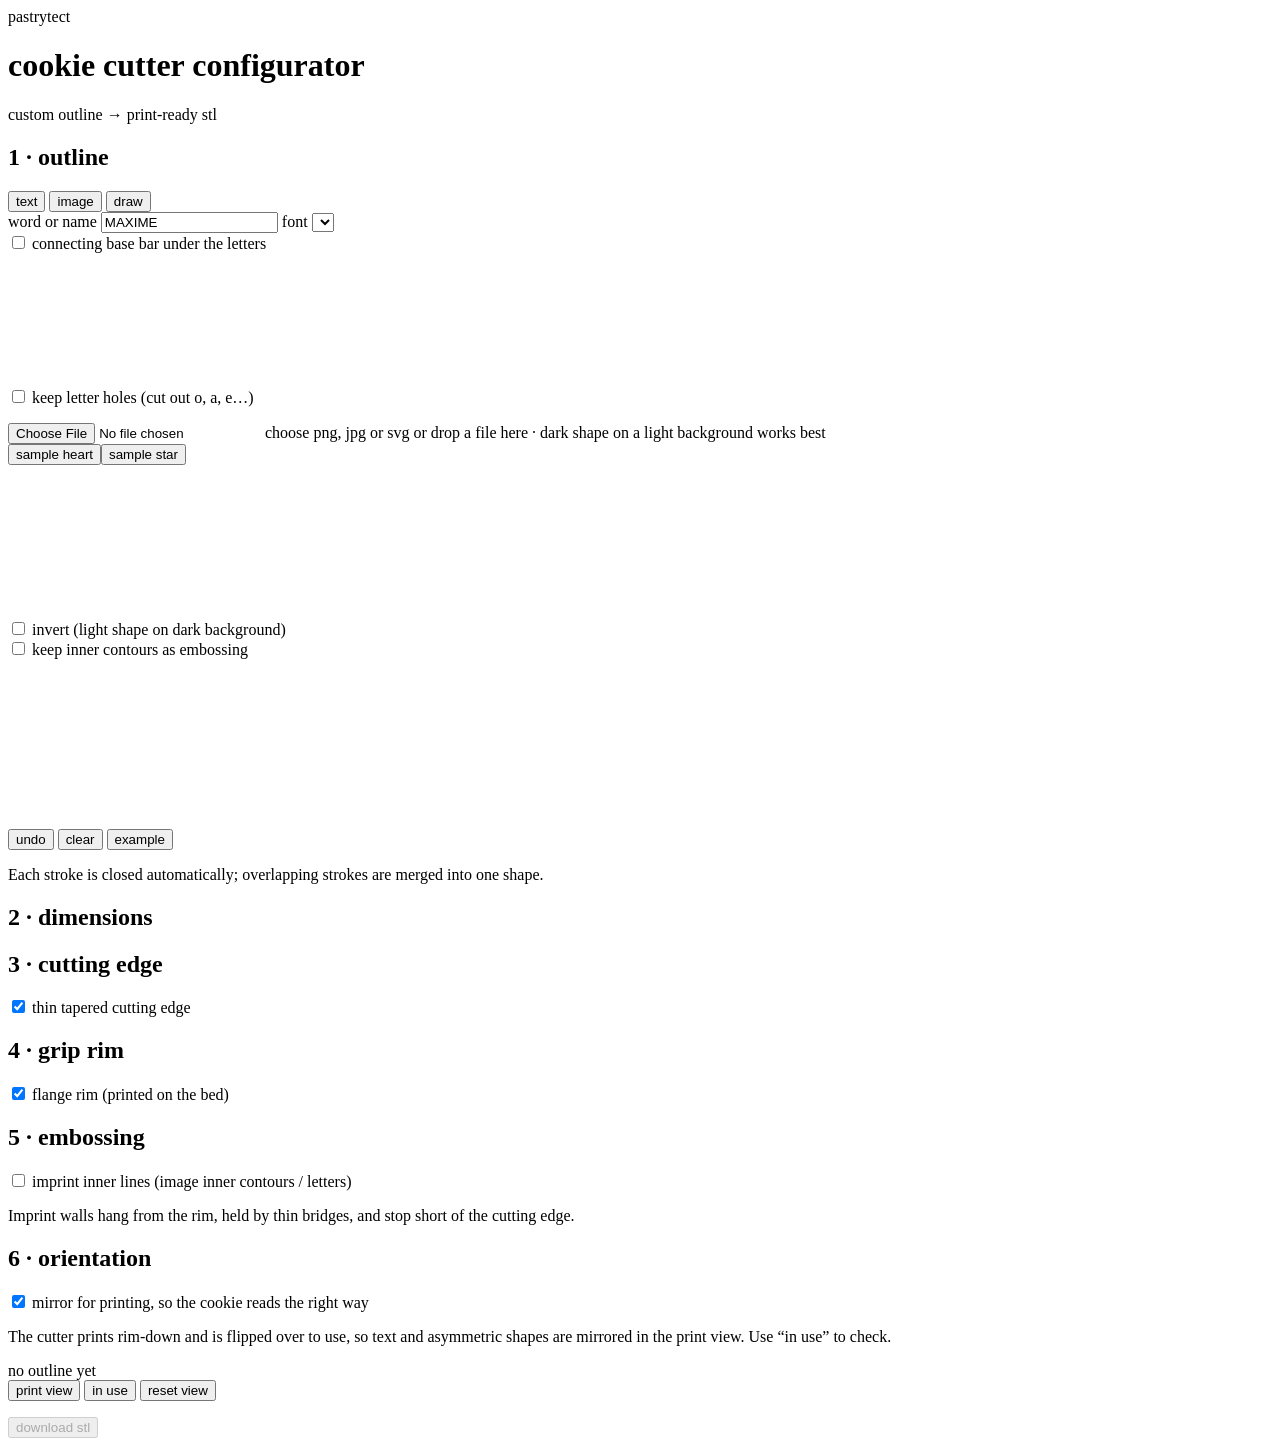
==== configurator/index.html @ 04bc0404 "Add configurator (index)" ====
<!doctype html>
<html lang="en">
<head>
  <meta charset="utf-8" />
  <meta name="viewport" content="width=device-width, initial-scale=1" />
  <title>cookie cutter configurator · pastrytect</title>
  <link rel="icon" href="data:image/svg+xml,%3Csvg xmlns='http://www.w3.org/2000/svg' viewBox='0 0 32 32'%3E%3Cpath d='M16 4c4 0 5 4 9 5s3 6 2 9-1 8-5 9-6-2-9-2-6 3-9 0-1-7-2-10 0-7 4-8 6-3 10-3z' fill='none' stroke='%23282512' stroke-width='3'/%3E%3C/svg%3E" />
  <script type="module" crossorigin src="./assets/index-CqQZAvQD.js"></script>
  <link rel="stylesheet" crossorigin href="./assets/index-BuhtEppi.css">
</head>
<body>
  <header class="topbar">
    <div class="brand">
      <span class="wordmark">pastrytect</span>
      <span class="divider"></span>
      <h1>cookie cutter configurator</h1>
    </div>
    <div class="tagline caps">custom outline → print-ready stl</div>
  </header>

  <main class="layout">
    <aside class="panel" id="panel">
      <section class="block">
        <h2>1 · outline</h2>
        <div class="tabs" role="tablist">
          <button class="tab caps active" data-mode="text">text</button>
          <button class="tab caps" data-mode="image">image</button>
          <button class="tab caps" data-mode="draw">draw</button>
        </div>

        <div class="mode" data-panel="text">
          <label class="field"><span class="lbl">word or name</span>
            <input id="txt" type="text" value="MAXIME" maxlength="24" spellcheck="false" />
          </label>
          <label class="field"><span class="lbl">font</span>
            <select id="font"></select>
          </label>
          <div data-range="spacing"></div>
          <div data-range="weld"></div>
          <label class="check"><input type="checkbox" id="bar" /> <span>connecting base bar under the letters</span></label>
          <div data-range="barHeight" class="sub"></div>
          <label class="check"><input type="checkbox" id="counters" /> <span>keep letter holes (cut out o, a, e…)</span></label>
          <canvas id="textOutline" class="thumb"></canvas>
          <p class="hint" id="textHint"></p>
        </div>

        <div class="mode hidden" data-panel="image">
          <label class="drop" id="drop">
            <input type="file" id="file" accept="image/png,image/jpeg,image/svg+xml,.svg,.png,.jpg,.jpeg" />
            <span class="caps">choose png, jpg or svg</span>
            <span class="hint">or drop a file here · dark shape on a light background works best</span>
          </label>
          <div class="row"><button class="btn ghost caps" id="sampleHeart">sample heart</button><button class="btn ghost caps" id="sampleStar">sample star</button></div>
          <canvas id="imgCanvas" class="thumb"></canvas>
          <div data-range="threshold"></div>
          <label class="check"><input type="checkbox" id="invert" /> <span>invert (light shape on dark background)</span></label>
          <div data-range="smooth"></div>
          <div data-range="speck"></div>
          <label class="check"><input type="checkbox" id="keepInner" /> <span>keep inner contours as embossing</span></label>
          <p class="hint" id="imgHint"></p>
        </div>

        <div class="mode hidden" data-panel="draw">
          <canvas id="drawCanvas" class="drawpad"></canvas>
          <div class="row">
            <button class="btn ghost caps" id="undo">undo</button>
            <button class="btn ghost caps" id="clear">clear</button>
            <button class="btn ghost caps" id="example">example</button>
          </div>
          <div data-range="drawSmooth"></div>
          <p class="hint">Each stroke is closed automatically; overlapping strokes are merged into one shape.</p>
        </div>
      </section>

      <section class="block">
        <h2>2 · dimensions</h2>
        <div data-range="size"></div>
        <div data-range="height"></div>
        <div data-range="wall"></div>
      </section>

      <section class="block">
        <h2>3 · cutting edge</h2>
        <label class="check"><input type="checkbox" id="taperOn" checked /> <span>thin tapered cutting edge</span></label>
        <div data-range="tip" class="sub"></div>
        <div data-range="taperLen" class="sub"></div>
      </section>

      <section class="block">
        <h2>4 · grip rim</h2>
        <label class="check"><input type="checkbox" id="rimOn" checked /> <span>flange rim (printed on the bed)</span></label>
        <div data-range="rimWidth" class="sub"></div>
        <div data-range="rimThick" class="sub"></div>
      </section>

      <section class="block">
        <h2>5 · embossing</h2>
        <label class="check"><input type="checkbox" id="embossOn" /> <span>imprint inner lines (image inner contours / letters)</span></label>
        <div data-range="embossWidth" class="sub"></div>
        <div data-range="embossGap" class="sub"></div>
        <p class="hint">Imprint walls hang from the rim, held by thin bridges, and stop short of the cutting edge.</p>
      </section>

      <section class="block">
        <h2>6 · orientation</h2>
        <label class="check"><input type="checkbox" id="mirror" checked /> <span>mirror for printing, so the cookie reads the right way</span></label>
        <p class="hint">The cutter prints rim-down and is flipped over to use, so text and asymmetric shapes are mirrored in the print view. Use “in use” to check.</p>
      </section>
    </aside>

    <section class="viewer">
      <div id="view3d" class="view3d"></div>
      <div class="empty hidden" id="empty"><span class="caps">no outline yet</span><span id="emptyMsg"></span></div>
      <div class="viewbar">
        <button class="chip caps active" id="vPrint">print view</button>
        <button class="chip caps" id="vUse">in use</button>
        <button class="chip caps" id="vReset">reset view</button>
      </div>
      <div class="status" id="status"></div>
      <footer class="dock">
        <dl class="stats" id="stats"></dl>
        <div class="dl">
          <div class="fname" id="fname"></div>
          <button class="btn primary caps" id="download" disabled>download stl</button>
        </div>
      </footer>
    </section>
  </main>
</body>
</html>
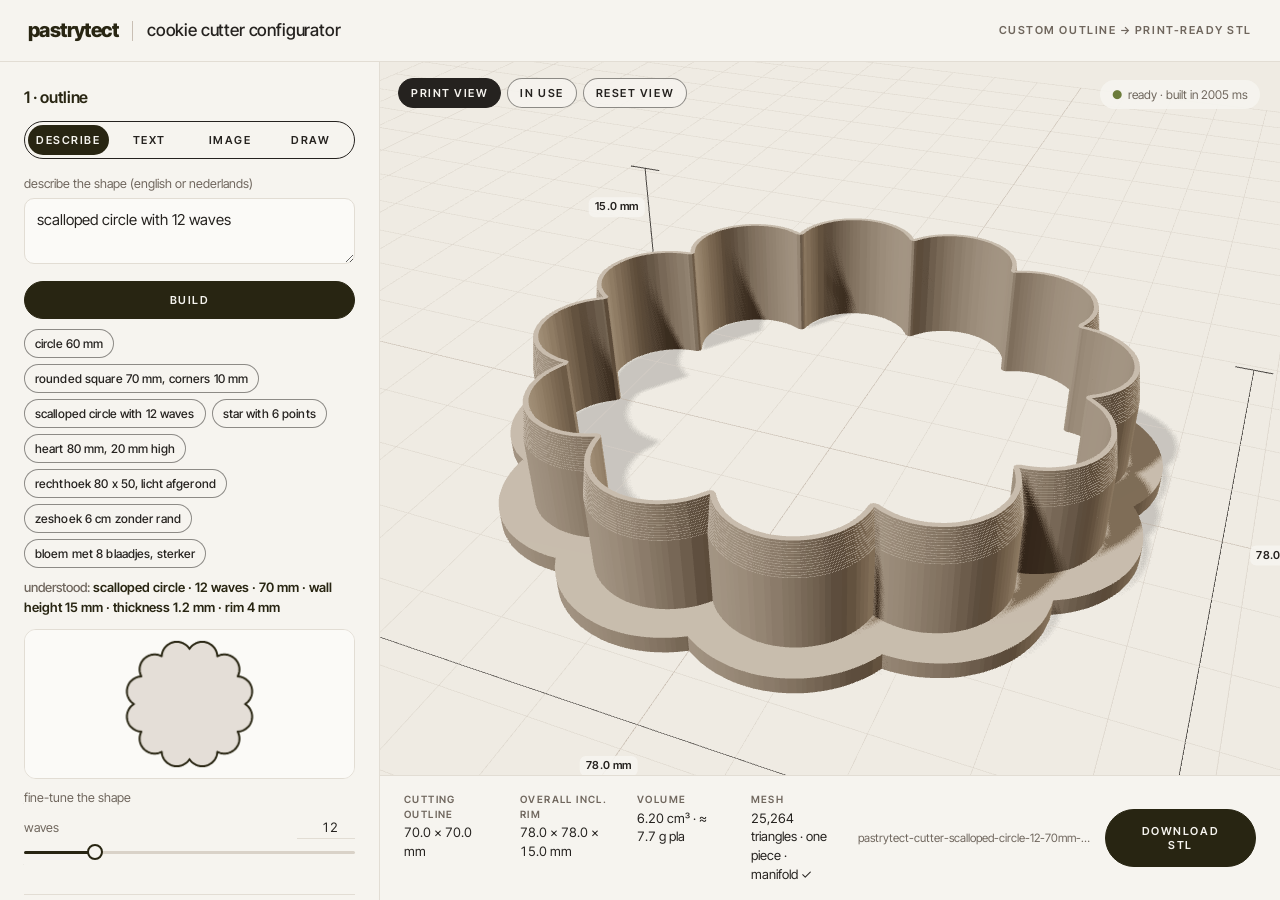
==== commit 5421b286: "Configurator: describe mode" ====
--- a/configurator/index.html
+++ b/configurator/index.html
@@ -5,8 +5,8 @@
   <meta name="viewport" content="width=device-width, initial-scale=1" />
   <title>cookie cutter configurator · pastrytect</title>
   <link rel="icon" href="data:image/svg+xml,%3Csvg xmlns='http://www.w3.org/2000/svg' viewBox='0 0 32 32'%3E%3Cpath d='M16 4c4 0 5 4 9 5s3 6 2 9-1 8-5 9-6-2-9-2-6 3-9 0-1-7-2-10 0-7 4-8 6-3 10-3z' fill='none' stroke='%23282512' stroke-width='3'/%3E%3C/svg%3E" />
-  <script type="module" crossorigin src="./assets/index-CqQZAvQD.js"></script>
-  <link rel="stylesheet" crossorigin href="./assets/index-BuhtEppi.css">
+  <script type="module" crossorigin src="./assets/index-DDrEjK6G.js"></script>
+  <link rel="stylesheet" crossorigin href="./assets/index-jYud3oXo.css">
 </head>
 <body>
   <header class="topbar">
@@ -23,12 +23,31 @@
       <section class="block">
         <h2>1 · outline</h2>
         <div class="tabs" role="tablist">
-          <button class="tab caps active" data-mode="text">text</button>
+          <button class="tab caps active" data-mode="describe">describe</button>
+          <button class="tab caps" data-mode="text">text</button>
           <button class="tab caps" data-mode="image">image</button>
           <button class="tab caps" data-mode="draw">draw</button>
         </div>
 
-        <div class="mode" data-panel="text">
+        <div class="mode" data-panel="describe">
+          <label class="field"><span class="lbl">describe the shape (english or nederlands)</span>
+            <textarea id="desc" rows="2" spellcheck="false" placeholder="e.g. rounded square 70 mm, corners 10 mm">scalloped circle with 12 waves</textarea>
+          </label>
+          <div class="row"><button class="btn primary caps build" id="descBuild">build</button></div>
+          <div class="chips" id="descChips"></div>
+          <p class="understood" id="descUnderstood"></p>
+          <p class="hint" id="descHint"></p>
+          <canvas id="descOutline" class="thumb"></canvas>
+          <div class="finetune">
+            <span class="lbl">fine-tune the shape</span>
+            <div data-range="dCount"></div>
+            <div data-range="dRadius"></div>
+            <div data-range="dAspect"></div>
+            <div data-range="dInner"></div>
+          </div>
+        </div>
+
+        <div class="mode hidden" data-panel="text">
           <label class="field"><span class="lbl">word or name</span>
             <input id="txt" type="text" value="MAXIME" maxlength="24" spellcheck="false" />
           </label>
--- a/configurator/assets/index-jYud3oXo.css
+++ b/configurator/assets/index-jYud3oXo.css
@@ -0,0 +1 @@
+@font-face{font-family:Inter Tight;src:url(../fonts/InterTight-VariableFont_wght.ttf)format("truetype");font-weight:100 900;font-display:swap}:root{--bg:#f6f4ef;--ink:#25221f;--olive:#282512;--taupe:#ac9c8c;--line:#e2ddd4;--soft:#fbfaf7;--muted:#6f665d}*{box-sizing:border-box}html,body{height:100%;margin:0}body{background:var(--bg);color:var(--ink);-webkit-font-smoothing:antialiased;flex-direction:column;font:14px/1.45 Inter Tight,system-ui,sans-serif;display:flex}.caps{text-transform:uppercase;letter-spacing:.14em;font-size:11px;font-weight:600}h1,h2{text-transform:lowercase;letter-spacing:-.01em;margin:0;font-weight:600}.topbar{border-bottom:1px solid var(--line);justify-content:space-between;align-items:center;padding:16px 28px;display:flex}.brand{align-items:center;gap:14px;display:flex}.wordmark{letter-spacing:-.03em;color:var(--olive);font-size:20px;font-weight:800}.divider{background:var(--taupe);opacity:.6;width:1px;height:20px}.topbar h1{color:var(--ink);font-size:17px;font-weight:500}.tagline{color:var(--muted)}.layout{flex:1;grid-template-columns:380px 1fr;min-height:0;display:grid}.panel{border-right:1px solid var(--line);padding:6px 24px 40px;overflow-y:auto}.block{border-bottom:1px solid var(--line);padding:18px 0 16px}.block:last-child{border-bottom:0}.block h2{color:var(--olive);margin-bottom:12px;font-size:16px}.tabs{border:1px solid var(--ink);border-radius:999px;grid-template-columns:repeat(4,1fr);margin-bottom:16px;padding:3px;display:grid}.tab{color:var(--ink);cursor:pointer;background:0 0;border:0;border-radius:999px;padding:8px 0;font-family:inherit}.tab.active{background:var(--olive);color:var(--bg)}.hidden{display:none!important}.field{margin-bottom:12px;display:block}.lbl{color:var(--muted);text-transform:lowercase;margin-bottom:5px;font-size:12.5px;display:block}input[type=text],select{width:100%;font:inherit;color:var(--ink);background:var(--soft);border:1px solid var(--line);border-radius:10px;outline:none;padding:10px 12px;font-size:15px}input[type=text]:focus,select:focus{border-color:var(--taupe)}#txt{letter-spacing:.04em;font-weight:600}.range{margin:10px 0 12px}.range.sub,.sub{padding-left:26px}.range.off{opacity:.35;pointer-events:none}.range-head{justify-content:space-between;align-items:baseline;display:flex}.range-head .lbl{margin:0}.num{align-items:baseline;gap:4px;display:inline-flex}.num input{width:58px;font:inherit;font-variant-numeric:tabular-nums;text-align:right;color:var(--ink);border:0;border-bottom:1px solid var(--line);background:0 0;outline:none;padding:1px 2px;font-size:13px}.num input:focus{border-color:var(--taupe)}.num em{color:var(--muted);min-width:28px;font-size:11px;font-style:normal}input[type=range]{appearance:none;background:0 0;width:100%;height:18px;margin:4px 0 0}input[type=range]::-webkit-slider-runnable-track{background:linear-gradient(to right, var(--olive) 0 var(--p,50%), #d9d2c8 var(--p,50%) 100%);border-radius:3px;height:3px}input[type=range]::-webkit-slider-thumb{-webkit-appearance:none;background:var(--bg);border:2px solid var(--olive);cursor:pointer;border-radius:50%;width:16px;height:16px;margin-top:-6.5px}input[type=range]::-moz-range-track{background:#d9d2c8;border-radius:3px;height:3px}input[type=range]::-moz-range-progress{background:var(--olive);height:3px}input[type=range]::-moz-range-thumb{background:var(--bg);border:2px solid var(--olive);border-radius:50%;width:14px;height:14px}.check{cursor:pointer;align-items:flex-start;gap:10px;margin:10px 0;font-size:13.5px;display:flex}.check input{accent-color:var(--olive);flex:none;width:16px;height:16px;margin:1px 0 0}.hint{color:var(--muted);margin:8px 0 0;font-size:12px}.thumb{border:1px solid var(--line);background:var(--soft);border-radius:12px;width:100%;height:150px;margin:12px 0 4px;display:block}#imgCanvas{height:200px}.drawpad{aspect-ratio:1;border:1px solid var(--line);touch-action:none;cursor:crosshair;border-radius:12px;width:100%;display:block}.row{gap:8px;margin:10px 0;display:flex}.drop{text-align:center;border:1.5px dashed var(--taupe);cursor:pointer;background:var(--soft);border-radius:12px;flex-direction:column;align-items:center;gap:4px;padding:18px 12px;display:flex}.drop.over{background:#efe9df}.drop input{display:none}.drop .hint{margin:0}.btn{cursor:pointer;border:1px solid var(--ink);border-radius:999px;padding:10px 18px;font-family:inherit}.btn.ghost{color:var(--ink);background:0 0;flex:1;padding:8px 10px}.btn.ghost:hover{background:#ece7de}.btn.primary{background:var(--olive);color:var(--bg);border-color:var(--olive);padding:14px 26px}.btn.primary:hover{background:#3a3620}.btn.primary:disabled{opacity:.35;cursor:not-allowed}.viewer{flex-direction:column;min-width:0;min-height:0;display:flex;position:relative}.view3d{flex:1;min-height:0;position:relative;overflow:hidden}.view3d canvas{display:block}.dim-layer{pointer-events:none;position:absolute;inset:0}.dim-label{letter-spacing:.04em;color:var(--ink);white-space:nowrap;background:#f6f4efe0;border-radius:6px;padding:2px 6px;font-size:11px;font-weight:600}.viewbar{gap:6px;display:flex;position:absolute;top:16px;left:18px}.chip{color:var(--ink);cursor:pointer;background:#f6f4efd9;border:1px solid #25221f80;border-radius:999px;padding:7px 12px;font-family:inherit}.chip.active{background:var(--ink);color:var(--bg);border-color:var(--ink)}.status{color:var(--muted);background:#f6f4efe6;border-radius:999px;max-width:55%;padding:6px 12px;font-size:12px;position:absolute;top:18px;right:20px}.status.ok:before{content:"●";color:#6b7b3a;margin-right:6px}.status.warn{color:#7a3d14;background:#f6e7d7}.status.busy:before{content:"◌";margin-right:6px}.dock{border-top:1px solid var(--line);background:var(--bg);justify-content:space-between;align-items:center;gap:24px;padding:16px 24px;display:flex}.stats{grid-template-columns:repeat(4,auto);gap:8px 28px;margin:0;display:grid}.stats dt{color:var(--muted);margin-bottom:2px;font-size:10px}.stats dd{font-variant-numeric:tabular-nums;margin:0;font-size:13px}.dl{align-items:center;gap:14px;display:flex}.fname{color:var(--muted);text-overflow:ellipsis;white-space:nowrap;max-width:260px;font-size:11.5px;overflow:hidden}@media (max-width:1100px){.stats{grid-template-columns:repeat(2,auto)}}@media (max-width:820px){.layout{grid-template-rows:auto 60vh;grid-template-columns:1fr}.panel{border-right:0;order:2}.viewer{order:1;height:60vh}.tagline{display:none}.dock{flex-direction:column;align-items:stretch}}.empty{pointer-events:none;color:var(--muted);flex-direction:column;justify-content:center;align-items:center;gap:6px;display:flex;position:absolute;inset:0 0 90px}.empty span:last-child{color:var(--ink);text-transform:lowercase;font-size:18px}textarea#desc{width:100%;font:inherit;color:var(--ink);background:var(--soft);resize:vertical;border:1px solid var(--line);border-radius:10px;outline:none;min-height:64px;padding:10px 12px;font-size:15px}textarea#desc:focus{border-color:var(--taupe)}.btn.primary.build{flex:1;padding:11px 18px}.chips{flex-wrap:wrap;gap:6px;margin:4px 0 6px;display:flex}.chips .chip{letter-spacing:.08em;text-transform:none;letter-spacing:.01em;padding:6px 10px;font-size:12px;font-weight:500}.chips .chip:hover{background:#ece7de}.understood{color:var(--olive);margin:10px 0 0;font-size:13px;font-weight:600;line-height:1.5}.understood:empty{display:none}.understood:before{content:"understood: ";color:var(--muted);font-weight:500}.understood.miss{color:#7a3d14}.understood.miss:before{content:""}.finetune{margin-top:10px}.finetune>.lbl{margin-bottom:0}@media (max-width:820px){.status{max-width:80%;top:60px;right:12px}}
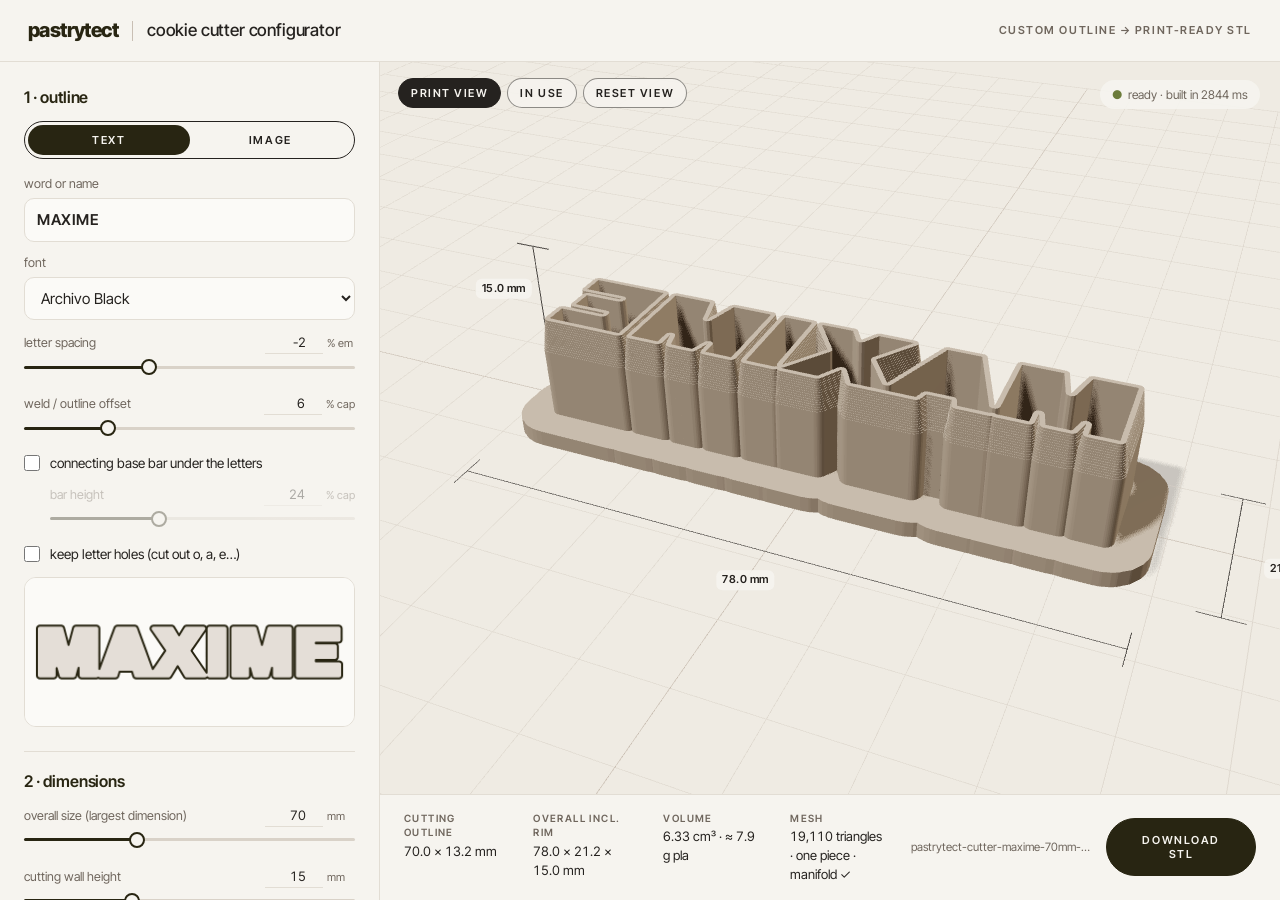
==== commit e8a757a7: "Configurator: text and image only" ====
--- a/configurator/index.html
+++ b/configurator/index.html
@@ -5,8 +5,8 @@
   <meta name="viewport" content="width=device-width, initial-scale=1" />
   <title>cookie cutter configurator · pastrytect</title>
   <link rel="icon" href="data:image/svg+xml,%3Csvg xmlns='http://www.w3.org/2000/svg' viewBox='0 0 32 32'%3E%3Cpath d='M16 4c4 0 5 4 9 5s3 6 2 9-1 8-5 9-6-2-9-2-6 3-9 0-1-7-2-10 0-7 4-8 6-3 10-3z' fill='none' stroke='%23282512' stroke-width='3'/%3E%3C/svg%3E" />
-  <script type="module" crossorigin src="./assets/index-DDrEjK6G.js"></script>
-  <link rel="stylesheet" crossorigin href="./assets/index-jYud3oXo.css">
+  <script type="module" crossorigin src="./assets/index-rwUWDuYq.js"></script>
+  <link rel="stylesheet" crossorigin href="./assets/index-hMEmy_XJ.css">
 </head>
 <body>
   <header class="topbar">
@@ -23,31 +23,11 @@
       <section class="block">
         <h2>1 · outline</h2>
         <div class="tabs" role="tablist">
-          <button class="tab caps active" data-mode="describe">describe</button>
-          <button class="tab caps" data-mode="text">text</button>
+          <button class="tab caps active" data-mode="text">text</button>
           <button class="tab caps" data-mode="image">image</button>
-          <button class="tab caps" data-mode="draw">draw</button>
         </div>
 
-        <div class="mode" data-panel="describe">
-          <label class="field"><span class="lbl">describe the shape (english or nederlands)</span>
-            <textarea id="desc" rows="2" spellcheck="false" placeholder="e.g. rounded square 70 mm, corners 10 mm">scalloped circle with 12 waves</textarea>
-          </label>
-          <div class="row"><button class="btn primary caps build" id="descBuild">build</button></div>
-          <div class="chips" id="descChips"></div>
-          <p class="understood" id="descUnderstood"></p>
-          <p class="hint" id="descHint"></p>
-          <canvas id="descOutline" class="thumb"></canvas>
-          <div class="finetune">
-            <span class="lbl">fine-tune the shape</span>
-            <div data-range="dCount"></div>
-            <div data-range="dRadius"></div>
-            <div data-range="dAspect"></div>
-            <div data-range="dInner"></div>
-          </div>
-        </div>
-
-        <div class="mode hidden" data-panel="text">
+        <div class="mode" data-panel="text">
           <label class="field"><span class="lbl">word or name</span>
             <input id="txt" type="text" value="MAXIME" maxlength="24" spellcheck="false" />
           </label>
@@ -79,16 +59,6 @@
           <p class="hint" id="imgHint"></p>
         </div>
 
-        <div class="mode hidden" data-panel="draw">
-          <canvas id="drawCanvas" class="drawpad"></canvas>
-          <div class="row">
-            <button class="btn ghost caps" id="undo">undo</button>
-            <button class="btn ghost caps" id="clear">clear</button>
-            <button class="btn ghost caps" id="example">example</button>
-          </div>
-          <div data-range="drawSmooth"></div>
-          <p class="hint">Each stroke is closed automatically; overlapping strokes are merged into one shape.</p>
-        </div>
       </section>
 
       <section class="block">
--- a/configurator/assets/index-hMEmy_XJ.css
+++ b/configurator/assets/index-hMEmy_XJ.css
@@ -0,0 +1 @@
+@font-face{font-family:Inter Tight;src:url(../fonts/InterTight-VariableFont_wght.ttf)format("truetype");font-weight:100 900;font-display:swap}:root{--bg:#f6f4ef;--ink:#25221f;--olive:#282512;--taupe:#ac9c8c;--line:#e2ddd4;--soft:#fbfaf7;--muted:#6f665d}*{box-sizing:border-box}html,body{height:100%;margin:0}body{background:var(--bg);color:var(--ink);-webkit-font-smoothing:antialiased;flex-direction:column;font:14px/1.45 Inter Tight,system-ui,sans-serif;display:flex}.caps{text-transform:uppercase;letter-spacing:.14em;font-size:11px;font-weight:600}h1,h2{text-transform:lowercase;letter-spacing:-.01em;margin:0;font-weight:600}.topbar{border-bottom:1px solid var(--line);justify-content:space-between;align-items:center;padding:16px 28px;display:flex}.brand{align-items:center;gap:14px;display:flex}.wordmark{letter-spacing:-.03em;color:var(--olive);font-size:20px;font-weight:800}.divider{background:var(--taupe);opacity:.6;width:1px;height:20px}.topbar h1{color:var(--ink);font-size:17px;font-weight:500}.tagline{color:var(--muted)}.layout{flex:1;grid-template-columns:380px 1fr;min-height:0;display:grid}.panel{border-right:1px solid var(--line);padding:6px 24px 40px;overflow-y:auto}.block{border-bottom:1px solid var(--line);padding:18px 0 16px}.block:last-child{border-bottom:0}.block h2{color:var(--olive);margin-bottom:12px;font-size:16px}.tabs{border:1px solid var(--ink);border-radius:999px;grid-template-columns:repeat(2,1fr);margin-bottom:16px;padding:3px;display:grid}.tab{color:var(--ink);cursor:pointer;background:0 0;border:0;border-radius:999px;padding:8px 0;font-family:inherit}.tab.active{background:var(--olive);color:var(--bg)}.hidden{display:none!important}.field{margin-bottom:12px;display:block}.lbl{color:var(--muted);text-transform:lowercase;margin-bottom:5px;font-size:12.5px;display:block}input[type=text],select{width:100%;font:inherit;color:var(--ink);background:var(--soft);border:1px solid var(--line);border-radius:10px;outline:none;padding:10px 12px;font-size:15px}input[type=text]:focus,select:focus{border-color:var(--taupe)}#txt{letter-spacing:.04em;font-weight:600}.range{margin:10px 0 12px}.range.sub,.sub{padding-left:26px}.range.off{opacity:.35;pointer-events:none}.range-head{justify-content:space-between;align-items:baseline;display:flex}.range-head .lbl{margin:0}.num{align-items:baseline;gap:4px;display:inline-flex}.num input{width:58px;font:inherit;font-variant-numeric:tabular-nums;text-align:right;color:var(--ink);border:0;border-bottom:1px solid var(--line);background:0 0;outline:none;padding:1px 2px;font-size:13px}.num input:focus{border-color:var(--taupe)}.num em{color:var(--muted);min-width:28px;font-size:11px;font-style:normal}input[type=range]{appearance:none;background:0 0;width:100%;height:18px;margin:4px 0 0}input[type=range]::-webkit-slider-runnable-track{background:linear-gradient(to right, var(--olive) 0 var(--p,50%), #d9d2c8 var(--p,50%) 100%);border-radius:3px;height:3px}input[type=range]::-webkit-slider-thumb{-webkit-appearance:none;background:var(--bg);border:2px solid var(--olive);cursor:pointer;border-radius:50%;width:16px;height:16px;margin-top:-6.5px}input[type=range]::-moz-range-track{background:#d9d2c8;border-radius:3px;height:3px}input[type=range]::-moz-range-progress{background:var(--olive);height:3px}input[type=range]::-moz-range-thumb{background:var(--bg);border:2px solid var(--olive);border-radius:50%;width:14px;height:14px}.check{cursor:pointer;align-items:flex-start;gap:10px;margin:10px 0;font-size:13.5px;display:flex}.check input{accent-color:var(--olive);flex:none;width:16px;height:16px;margin:1px 0 0}.hint{color:var(--muted);margin:8px 0 0;font-size:12px}.thumb{border:1px solid var(--line);background:var(--soft);border-radius:12px;width:100%;height:150px;margin:12px 0 4px;display:block}#imgCanvas{height:200px}.row{gap:8px;margin:10px 0;display:flex}.drop{text-align:center;border:1.5px dashed var(--taupe);cursor:pointer;background:var(--soft);border-radius:12px;flex-direction:column;align-items:center;gap:4px;padding:18px 12px;display:flex}.drop.over{background:#efe9df}.drop input{display:none}.drop .hint{margin:0}.btn{cursor:pointer;border:1px solid var(--ink);border-radius:999px;padding:10px 18px;font-family:inherit}.btn.ghost{color:var(--ink);background:0 0;flex:1;padding:8px 10px}.btn.ghost:hover{background:#ece7de}.btn.primary{background:var(--olive);color:var(--bg);border-color:var(--olive);padding:14px 26px}.btn.primary:hover{background:#3a3620}.btn.primary:disabled{opacity:.35;cursor:not-allowed}.viewer{flex-direction:column;min-width:0;min-height:0;display:flex;position:relative}.view3d{flex:1;min-height:0;position:relative;overflow:hidden}.view3d canvas{display:block}.dim-layer{pointer-events:none;position:absolute;inset:0}.dim-label{letter-spacing:.04em;color:var(--ink);white-space:nowrap;background:#f6f4efe0;border-radius:6px;padding:2px 6px;font-size:11px;font-weight:600}.viewbar{gap:6px;display:flex;position:absolute;top:16px;left:18px}.chip{color:var(--ink);cursor:pointer;background:#f6f4efd9;border:1px solid #25221f80;border-radius:999px;padding:7px 12px;font-family:inherit}.chip.active{background:var(--ink);color:var(--bg);border-color:var(--ink)}.status{color:var(--muted);background:#f6f4efe6;border-radius:999px;max-width:55%;padding:6px 12px;font-size:12px;position:absolute;top:18px;right:20px}.status.ok:before{content:"●";color:#6b7b3a;margin-right:6px}.status.warn{color:#7a3d14;background:#f6e7d7}.status.busy:before{content:"◌";margin-right:6px}.dock{border-top:1px solid var(--line);background:var(--bg);justify-content:space-between;align-items:center;gap:24px;padding:16px 24px;display:flex}.stats{grid-template-columns:repeat(4,auto);gap:8px 28px;margin:0;display:grid}.stats dt{color:var(--muted);margin-bottom:2px;font-size:10px}.stats dd{font-variant-numeric:tabular-nums;margin:0;font-size:13px}.dl{align-items:center;gap:14px;display:flex}.fname{color:var(--muted);text-overflow:ellipsis;white-space:nowrap;max-width:260px;font-size:11.5px;overflow:hidden}@media (max-width:1100px){.stats{grid-template-columns:repeat(2,auto)}}@media (max-width:820px){.layout{grid-template-rows:auto 60vh;grid-template-columns:1fr}.panel{border-right:0;order:2}.viewer{order:1;height:60vh}.tagline{display:none}.dock{flex-direction:column;align-items:stretch}}.empty{pointer-events:none;color:var(--muted);flex-direction:column;justify-content:center;align-items:center;gap:6px;display:flex;position:absolute;inset:0 0 90px}.empty span:last-child{color:var(--ink);text-transform:lowercase;font-size:18px}@media (max-width:820px){.status{max-width:80%;top:60px;right:12px}}
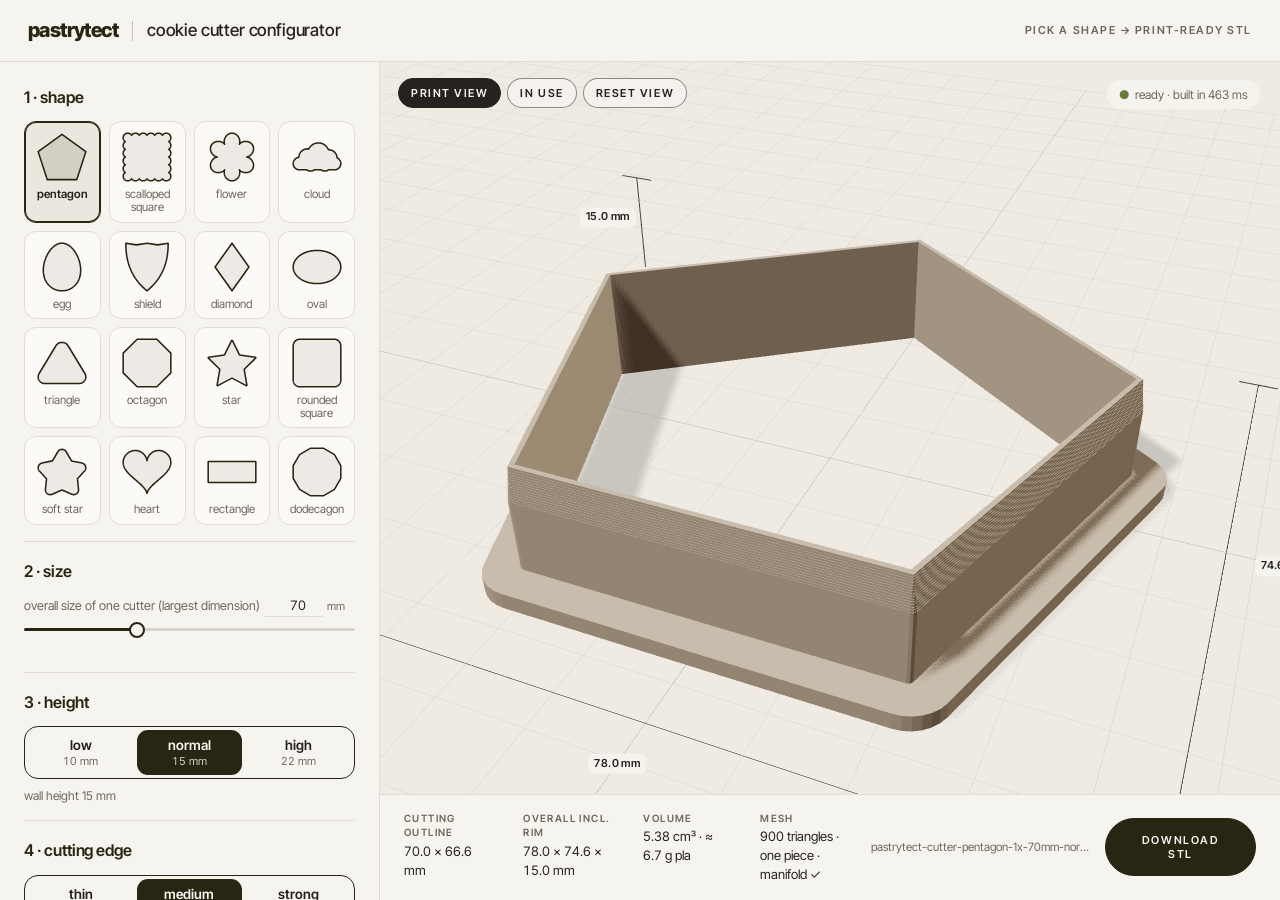
==== commit 288c42f6: "Configurator: preset shapes with rows" ====
--- a/configurator/index.html
+++ b/configurator/index.html
@@ -5,8 +5,8 @@
   <meta name="viewport" content="width=device-width, initial-scale=1" />
   <title>cookie cutter configurator · pastrytect</title>
   <link rel="icon" href="data:image/svg+xml,%3Csvg xmlns='http://www.w3.org/2000/svg' viewBox='0 0 32 32'%3E%3Cpath d='M16 4c4 0 5 4 9 5s3 6 2 9-1 8-5 9-6-2-9-2-6 3-9 0-1-7-2-10 0-7 4-8 6-3 10-3z' fill='none' stroke='%23282512' stroke-width='3'/%3E%3C/svg%3E" />
-  <script type="module" crossorigin src="./assets/index-rwUWDuYq.js"></script>
-  <link rel="stylesheet" crossorigin href="./assets/index-hMEmy_XJ.css">
+  <script type="module" crossorigin src="./assets/index-C92KML1N.js"></script>
+  <link rel="stylesheet" crossorigin href="./assets/index-pCjZEzhC.css">
 </head>
 <body>
   <header class="topbar">
@@ -15,85 +15,57 @@
       <span class="divider"></span>
       <h1>cookie cutter configurator</h1>
     </div>
-    <div class="tagline caps">custom outline → print-ready stl</div>
+    <div class="tagline caps">pick a shape → print-ready stl</div>
   </header>
 
   <main class="layout">
     <aside class="panel" id="panel">
       <section class="block">
-        <h2>1 · outline</h2>
-        <div class="tabs" role="tablist">
-          <button class="tab caps active" data-mode="text">text</button>
-          <button class="tab caps" data-mode="image">image</button>
-        </div>
-
-        <div class="mode" data-panel="text">
-          <label class="field"><span class="lbl">word or name</span>
-            <input id="txt" type="text" value="MAXIME" maxlength="24" spellcheck="false" />
-          </label>
-          <label class="field"><span class="lbl">font</span>
-            <select id="font"></select>
-          </label>
-          <div data-range="spacing"></div>
-          <div data-range="weld"></div>
-          <label class="check"><input type="checkbox" id="bar" /> <span>connecting base bar under the letters</span></label>
-          <div data-range="barHeight" class="sub"></div>
-          <label class="check"><input type="checkbox" id="counters" /> <span>keep letter holes (cut out o, a, e…)</span></label>
-          <canvas id="textOutline" class="thumb"></canvas>
-          <p class="hint" id="textHint"></p>
-        </div>
-
-        <div class="mode hidden" data-panel="image">
-          <label class="drop" id="drop">
-            <input type="file" id="file" accept="image/png,image/jpeg,image/svg+xml,.svg,.png,.jpg,.jpeg" />
-            <span class="caps">choose png, jpg or svg</span>
-            <span class="hint">or drop a file here · dark shape on a light background works best</span>
-          </label>
-          <div class="row"><button class="btn ghost caps" id="sampleHeart">sample heart</button><button class="btn ghost caps" id="sampleStar">sample star</button></div>
-          <canvas id="imgCanvas" class="thumb"></canvas>
-          <div data-range="threshold"></div>
-          <label class="check"><input type="checkbox" id="invert" /> <span>invert (light shape on dark background)</span></label>
-          <div data-range="smooth"></div>
-          <div data-range="speck"></div>
-          <label class="check"><input type="checkbox" id="keepInner" /> <span>keep inner contours as embossing</span></label>
-          <p class="hint" id="imgHint"></p>
-        </div>
-
+        <h2>1 · shape</h2>
+        <div class="shapes" id="shapes" role="radiogroup" aria-label="shape"></div>
       </section>
 
       <section class="block">
-        <h2>2 · dimensions</h2>
+        <h2>2 · size</h2>
         <div data-range="size"></div>
-        <div data-range="height"></div>
-        <div data-range="wall"></div>
       </section>
 
       <section class="block">
-        <h2>3 · cutting edge</h2>
-        <label class="check"><input type="checkbox" id="taperOn" checked /> <span>thin tapered cutting edge</span></label>
-        <div data-range="tip" class="sub"></div>
-        <div data-range="taperLen" class="sub"></div>
+        <h2>3 · height</h2>
+        <div class="seg" id="heightSeg" role="radiogroup" aria-label="height"></div>
+        <p class="hint" id="heightHint"></p>
       </section>
 
       <section class="block">
-        <h2>4 · grip rim</h2>
-        <label class="check"><input type="checkbox" id="rimOn" checked /> <span>flange rim (printed on the bed)</span></label>
-        <div data-range="rimWidth" class="sub"></div>
-        <div data-range="rimThick" class="sub"></div>
+        <h2>4 · cutting edge</h2>
+        <div class="seg" id="edgeSeg" role="radiogroup" aria-label="cutting edge"></div>
+        <p class="hint" id="edgeHint"></p>
       </section>
 
       <section class="block">
-        <h2>5 · embossing</h2>
-        <label class="check"><input type="checkbox" id="embossOn" /> <span>imprint inner lines (image inner contours / letters)</span></label>
-        <div data-range="embossWidth" class="sub"></div>
-        <div data-range="embossGap" class="sub"></div>
-        <p class="hint">Imprint walls hang from the rim, held by thin bridges, and stop short of the cutting edge.</p>
+        <h2>5 · cutters in a row</h2>
+        <div class="seg count" id="countSeg" role="radiogroup" aria-label="cutters in a row"></div>
+        <p class="hint" id="countHint"></p>
       </section>
 
       <section class="block">
-        <h2>6 · orientation</h2>
-        <label class="check"><input type="checkbox" id="mirror" checked /> <span>mirror for printing, so the cookie reads the right way</span></label>
-        <p class="hint">The cutter prints rim-down and is flipped over to use, so text and asymmetric shapes are mirrored in the print view. Use “in use” to check.</p>
+        <details class="more" id="more">
+          <summary><span>detailed adjustments</span><em class="caps" id="moreState">closed</em></summary>
+          <div class="more-body">
+            <div data-range="height"></div>
+            <div data-range="wall"></div>
+            <label class="check"><input type="checkbox" id="taperOn" checked /> <span>thin tapered cutting edge</span></label>
+            <div data-range="tip" class="sub"></div>
+            <div data-range="taperLen" class="sub"></div>
+            <label class="check"><input type="checkbox" id="rimOn" checked /> <span>grip rim (printed on the bed)</span></label>
+            <div data-range="rimWidth" class="sub"></div>
+            <div data-range="rimThick" class="sub"></div>
+            <div data-range="spacing"></div>
+            <label class="check"><input type="checkbox" id="mirror" checked /> <span>mirror for printing, so the cookie comes out the right way round</span></label>
+            <p class="hint">Cutters in a row share one grip plate, so they print and cut as one piece. Without a rim they are still joined by a connecting bridge. The cutter prints rim-down and is flipped to use; asymmetric shapes (heart, egg, shield, cloud) are mirrored in the print view. Use “in use” to check.</p>
+            <button class="btn ghost caps" id="resetDetail" type="button">back to presets</button>
+          </div>
+        </details>
       </section>
     </aside>
 
--- a/configurator/assets/index-pCjZEzhC.css
+++ b/configurator/assets/index-pCjZEzhC.css
@@ -0,0 +1 @@
+@font-face{font-family:Inter Tight;src:url(../fonts/InterTight-VariableFont_wght.ttf)format("truetype");font-weight:100 900;font-display:swap}:root{--bg:#f6f4ef;--ink:#25221f;--olive:#282512;--taupe:#ac9c8c;--line:#e2ddd4;--soft:#fbfaf7;--muted:#6f665d}*{box-sizing:border-box}html,body{height:100%;margin:0}body{background:var(--bg);color:var(--ink);-webkit-font-smoothing:antialiased;flex-direction:column;font:14px/1.45 Inter Tight,system-ui,sans-serif;display:flex}.caps{text-transform:uppercase;letter-spacing:.14em;font-size:11px;font-weight:600}h1,h2{text-transform:lowercase;letter-spacing:-.01em;margin:0;font-weight:600}.topbar{border-bottom:1px solid var(--line);justify-content:space-between;align-items:center;padding:16px 28px;display:flex}.brand{align-items:center;gap:14px;display:flex}.wordmark{letter-spacing:-.03em;color:var(--olive);font-size:20px;font-weight:800}.divider{background:var(--taupe);opacity:.6;width:1px;height:20px}.topbar h1{color:var(--ink);font-size:17px;font-weight:500}.tagline{color:var(--muted)}.layout{flex:1;grid-template-columns:380px 1fr;min-height:0;display:grid}.panel{border-right:1px solid var(--line);padding:6px 24px 40px;overflow-y:auto}.block{border-bottom:1px solid var(--line);padding:18px 0 16px}.block:last-child{border-bottom:0}.block h2{color:var(--olive);margin-bottom:12px;font-size:16px}.tabs{border:1px solid var(--ink);border-radius:999px;grid-template-columns:repeat(2,1fr);margin-bottom:16px;padding:3px;display:grid}.tab{color:var(--ink);cursor:pointer;background:0 0;border:0;border-radius:999px;padding:8px 0;font-family:inherit}.tab.active{background:var(--olive);color:var(--bg)}.hidden{display:none!important}.field{margin-bottom:12px;display:block}.lbl{color:var(--muted);text-transform:lowercase;margin-bottom:5px;font-size:12.5px;display:block}input[type=text],select{width:100%;font:inherit;color:var(--ink);background:var(--soft);border:1px solid var(--line);border-radius:10px;outline:none;padding:10px 12px;font-size:15px}input[type=text]:focus,select:focus{border-color:var(--taupe)}#txt{letter-spacing:.04em;font-weight:600}.range{margin:10px 0 12px}.range.sub,.sub{padding-left:26px}.range.off{opacity:.35;pointer-events:none}.range-head{justify-content:space-between;align-items:baseline;display:flex}.range-head .lbl{margin:0}.num{align-items:baseline;gap:4px;display:inline-flex}.num input{width:58px;font:inherit;font-variant-numeric:tabular-nums;text-align:right;color:var(--ink);border:0;border-bottom:1px solid var(--line);background:0 0;outline:none;padding:1px 2px;font-size:13px}.num input:focus{border-color:var(--taupe)}.num em{color:var(--muted);min-width:28px;font-size:11px;font-style:normal}input[type=range]{appearance:none;background:0 0;width:100%;height:18px;margin:4px 0 0}input[type=range]::-webkit-slider-runnable-track{background:linear-gradient(to right, var(--olive) 0 var(--p,50%), #d9d2c8 var(--p,50%) 100%);border-radius:3px;height:3px}input[type=range]::-webkit-slider-thumb{-webkit-appearance:none;background:var(--bg);border:2px solid var(--olive);cursor:pointer;border-radius:50%;width:16px;height:16px;margin-top:-6.5px}input[type=range]::-moz-range-track{background:#d9d2c8;border-radius:3px;height:3px}input[type=range]::-moz-range-progress{background:var(--olive);height:3px}input[type=range]::-moz-range-thumb{background:var(--bg);border:2px solid var(--olive);border-radius:50%;width:14px;height:14px}.check{cursor:pointer;align-items:flex-start;gap:10px;margin:10px 0;font-size:13.5px;display:flex}.check input{accent-color:var(--olive);flex:none;width:16px;height:16px;margin:1px 0 0}.hint{color:var(--muted);margin:8px 0 0;font-size:12px}.thumb{border:1px solid var(--line);background:var(--soft);border-radius:12px;width:100%;height:150px;margin:12px 0 4px;display:block}#imgCanvas{height:200px}.row{gap:8px;margin:10px 0;display:flex}.drop{text-align:center;border:1.5px dashed var(--taupe);cursor:pointer;background:var(--soft);border-radius:12px;flex-direction:column;align-items:center;gap:4px;padding:18px 12px;display:flex}.drop.over{background:#efe9df}.drop input{display:none}.drop .hint{margin:0}.btn{cursor:pointer;border:1px solid var(--ink);border-radius:999px;padding:10px 18px;font-family:inherit}.btn.ghost{color:var(--ink);background:0 0;flex:1;padding:8px 10px}.btn.ghost:hover{background:#ece7de}.btn.primary{background:var(--olive);color:var(--bg);border-color:var(--olive);padding:14px 26px}.btn.primary:hover{background:#3a3620}.btn.primary:disabled{opacity:.35;cursor:not-allowed}.viewer{flex-direction:column;min-width:0;min-height:0;display:flex;position:relative}.view3d{flex:1;min-height:0;position:relative;overflow:hidden}.view3d canvas{display:block}.dim-layer{pointer-events:none;position:absolute;inset:0}.dim-label{letter-spacing:.04em;color:var(--ink);white-space:nowrap;background:#f6f4efe0;border-radius:6px;padding:2px 6px;font-size:11px;font-weight:600}.viewbar{gap:6px;display:flex;position:absolute;top:16px;left:18px}.chip{color:var(--ink);cursor:pointer;background:#f6f4efd9;border:1px solid #25221f80;border-radius:999px;padding:7px 12px;font-family:inherit}.chip.active{background:var(--ink);color:var(--bg);border-color:var(--ink)}.status{color:var(--muted);background:#f6f4efe6;border-radius:999px;max-width:55%;padding:6px 12px;font-size:12px;position:absolute;top:18px;right:20px}.status.ok:before{content:"●";color:#6b7b3a;margin-right:6px}.status.warn{color:#7a3d14;background:#f6e7d7}.status.busy:before{content:"◌";margin-right:6px}.dock{border-top:1px solid var(--line);background:var(--bg);justify-content:space-between;align-items:center;gap:24px;padding:16px 24px;display:flex}.stats{grid-template-columns:repeat(4,auto);gap:8px 28px;margin:0;display:grid}.stats dt{color:var(--muted);margin-bottom:2px;font-size:10px}.stats dd{font-variant-numeric:tabular-nums;margin:0;font-size:13px}.dl{align-items:center;gap:14px;display:flex}.fname{color:var(--muted);text-overflow:ellipsis;white-space:nowrap;max-width:260px;font-size:11.5px;overflow:hidden}@media (max-width:1100px){.stats{grid-template-columns:repeat(2,auto)}}@media (max-width:820px){.layout{grid-template-rows:auto 60vh;grid-template-columns:1fr}.panel{border-right:0;order:2}.viewer{order:1;height:60vh}.tagline{display:none}.dock{flex-direction:column;align-items:stretch}}.empty{pointer-events:none;color:var(--muted);flex-direction:column;justify-content:center;align-items:center;gap:6px;display:flex;position:absolute;inset:0 0 90px}.empty span:last-child{color:var(--ink);text-transform:lowercase;font-size:18px}@media (max-width:820px){.status{max-width:80%;top:60px;right:12px}}.shapes{grid-template-columns:repeat(4,1fr);gap:8px;display:grid}.shape{color:var(--ink);background:var(--soft);border:1px solid var(--line);cursor:pointer;border-radius:12px;flex-direction:column;align-items:center;gap:4px;padding:8px 4px 7px;font-family:inherit;display:flex}.shape svg{aspect-ratio:1;width:100%;max-width:54px;display:block}.shape path{fill:#ac9c8c2e;stroke:var(--olive);stroke-width:3.2px;stroke-linejoin:round}.shape span{text-transform:lowercase;text-align:center;color:var(--muted);font-size:11.5px;line-height:1.15}.shape:hover{border-color:var(--taupe)}.shape.active{border-color:var(--olive);box-shadow:inset 0 0 0 1px var(--olive);background:#ece7de}.shape.active span{color:var(--ink);font-weight:600}.shape.active path{fill:#2825121f}.seg{border:1px solid var(--ink);border-radius:14px;grid-template-columns:repeat(3,1fr);gap:3px;padding:3px;display:grid}.seg.count{grid-template-columns:repeat(6,1fr)}.seg-btn{color:var(--ink);cursor:pointer;background:0 0;border:0;border-radius:11px;flex-direction:column;align-items:center;gap:1px;padding:7px 2px;font-family:inherit;display:flex}.seg-btn b{text-transform:lowercase;font-size:13.5px;font-weight:600}.seg-btn small{color:var(--muted);font-variant-numeric:tabular-nums;font-size:11px}.seg-btn:hover:not(:disabled):not(.active){background:#ece7de}.seg-btn.active{background:var(--olive);color:var(--bg)}.seg-btn.active small{color:#d8d0c4}.seg-btn:disabled{opacity:.28;cursor:not-allowed;text-decoration:line-through}.seg.custom{border-style:dashed;border-color:var(--taupe)}.custom-tag{background:var(--taupe);color:var(--bg);border-radius:999px;margin-right:4px;padding:1px 6px;font-size:9.5px;display:inline-block}.hint b{color:var(--ink);font-variant-numeric:tabular-nums;font-weight:600}.hint .note{color:#7a3d14}.more summary{cursor:pointer;color:var(--olive);text-transform:lowercase;letter-spacing:-.01em;justify-content:space-between;align-items:center;font-size:16px;font-weight:600;list-style:none;display:flex}.more summary::-webkit-details-marker{display:none}.more summary span:before{content:"+";width:18px;font-weight:500;display:inline-block}.more[open] summary span:before{content:"−"}.more summary em{color:var(--muted);font-size:10px;font-style:normal}.more-body{padding-top:8px}.more-body .btn.ghost{width:100%;margin-top:12px}@media (max-width:820px){html,body{height:auto}body{display:block}.layout{flex-direction:column;display:flex}.viewer{height:auto}.view3d{flex:none;height:56vh;min-height:300px}.panel{padding:0 18px 40px;overflow:visible}.topbar{padding:14px 18px}.dock{gap:12px;padding:14px 18px}.stats{gap:6px 18px}.fname{max-width:none}.shapes{gap:6px}.empty{height:56vh;inset:0 0 auto}}
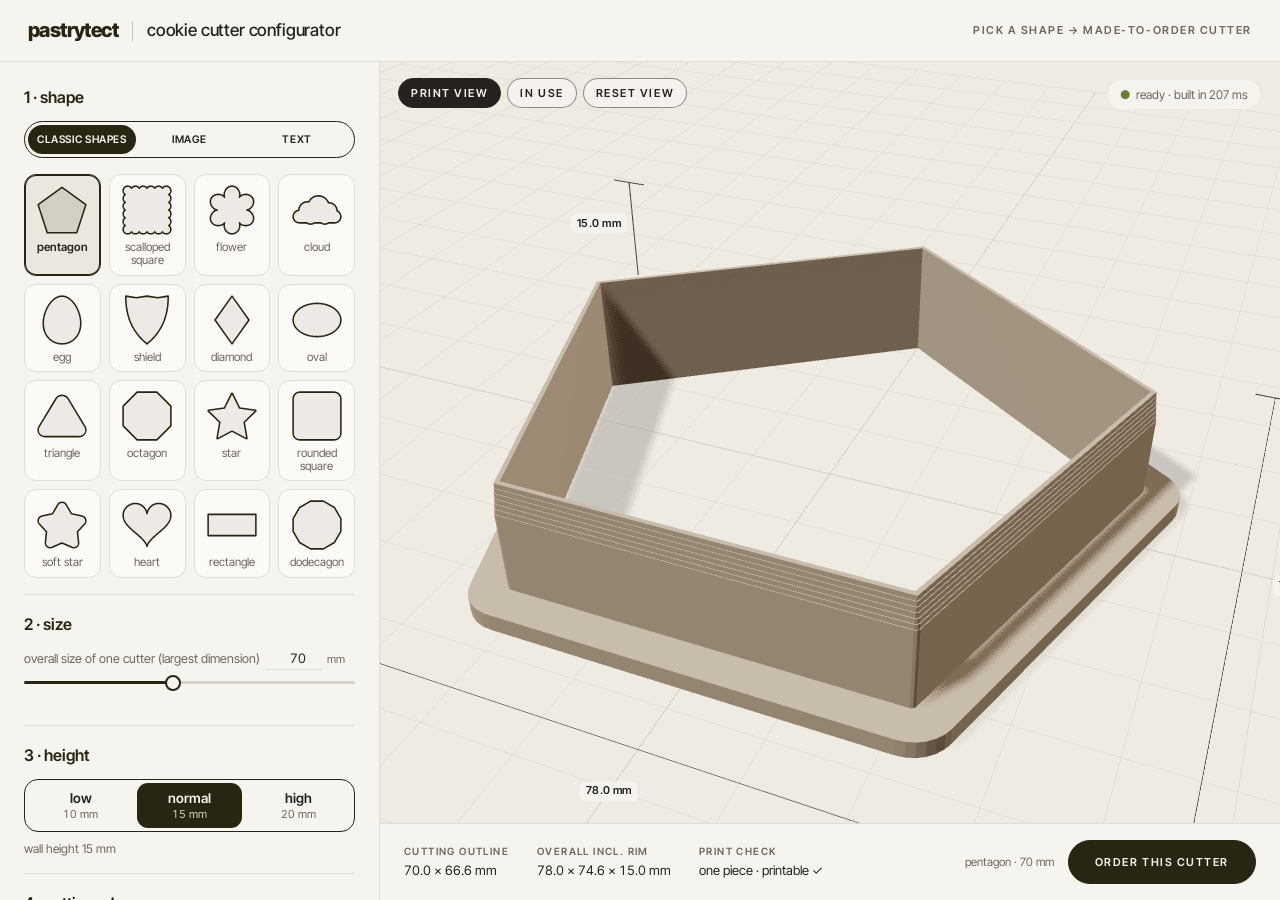
==== commit f1478aff: "Configurator: merged rows, text/image, order code" ====
--- a/configurator/index.html
+++ b/configurator/index.html
@@ -5,8 +5,9 @@
   <meta name="viewport" content="width=device-width, initial-scale=1" />
   <title>cookie cutter configurator · pastrytect</title>
   <link rel="icon" href="data:image/svg+xml,%3Csvg xmlns='http://www.w3.org/2000/svg' viewBox='0 0 32 32'%3E%3Cpath d='M16 4c4 0 5 4 9 5s3 6 2 9-1 8-5 9-6-2-9-2-6 3-9 0-1-7-2-10 0-7 4-8 6-3 10-3z' fill='none' stroke='%23282512' stroke-width='3'/%3E%3C/svg%3E" />
-  <script type="module" crossorigin src="./assets/index-C92KML1N.js"></script>
-  <link rel="stylesheet" crossorigin href="./assets/index-pCjZEzhC.css">
+  <script type="module" crossorigin src="./assets/main-NRwGae0X.js"></script>
+  <link rel="modulepreload" crossorigin href="./assets/app-B_Iy6KU2.js">
+  <link rel="stylesheet" crossorigin href="./assets/app-qhjXAmVl.css">
 </head>
 <body>
   <header class="topbar">
@@ -15,14 +16,59 @@
       <span class="divider"></span>
       <h1>cookie cutter configurator</h1>
     </div>
-    <div class="tagline caps">pick a shape → print-ready stl</div>
+    <div class="tagline caps">pick a shape → made-to-order cutter</div>
   </header>
 
   <main class="layout">
     <aside class="panel" id="panel">
       <section class="block">
         <h2>1 · shape</h2>
-        <div class="shapes" id="shapes" role="radiogroup" aria-label="shape"></div>
+        <div class="tabs three" id="srcTabs" role="tablist">
+          <button class="tab caps active" data-src="preset" role="tab" type="button">classic shapes</button>
+          <button class="tab caps" data-src="image" role="tab" type="button">image</button>
+          <button class="tab caps" data-src="text" role="tab" type="button">text</button>
+        </div>
+        <div class="src-panel" data-panel="preset">
+          <div class="shapes" id="shapes" role="radiogroup" aria-label="shape"></div>
+        </div>
+        <div class="src-panel hidden" data-panel="text">
+          <label class="field"><span class="lbl">word or name (max 24 characters)</span>
+            <input id="txt" type="text" value="MAXIME" maxlength="24" spellcheck="false" autocomplete="off" />
+          </label>
+          <label class="field"><span class="lbl">font</span><select id="font"></select></label>
+          <canvas id="textOutline" class="thumb"></canvas>
+          <p class="hint" id="textHint"></p>
+          <details class="more mini" id="textMore">
+            <summary><span>text options</span></summary>
+            <div class="more-body">
+              <div data-range="letterSpacing"></div>
+              <div data-range="weld"></div>
+              <label class="check"><input type="checkbox" id="bar" /> <span>connecting bar under the letters</span></label>
+              <div data-range="barHeight" class="sub"></div>
+              <label class="check"><input type="checkbox" id="holes" /> <span>keep letter holes (cut out o, a, e…)</span></label>
+            </div>
+          </details>
+        </div>
+        <div class="src-panel hidden" data-panel="image">
+          <label class="drop" id="drop">
+            <input type="file" id="file" accept="image/png,image/jpeg,image/svg+xml,.svg,.png,.jpg,.jpeg" />
+            <span class="caps">choose png, jpg or svg</span>
+            <span class="hint">or drop a file here · dark shape on a light background works best</span>
+          </label>
+          <div class="row"><button class="btn ghost caps" id="sampleHeart" type="button">sample heart</button><button class="btn ghost caps" id="sampleStar" type="button">sample star</button></div>
+          <canvas id="imgCanvas" class="thumb"></canvas>
+          <div data-range="threshold"></div>
+          <label class="check"><input type="checkbox" id="invert" /> <span>invert (light shape on dark background)</span></label>
+          <p class="hint" id="imgHint"></p>
+          <details class="more mini" id="imageMore">
+            <summary><span>image options</span></summary>
+            <div class="more-body">
+              <div data-range="smooth"></div>
+              <div data-range="speck"></div>
+              <label class="check"><input type="checkbox" id="keepInner" /> <span>keep inner contours as embossing</span></label>
+            </div>
+          </details>
+        </div>
       </section>
 
       <section class="block">
@@ -44,7 +90,13 @@
 
       <section class="block">
         <h2>5 · cutters in a row</h2>
-        <div class="seg count" id="countSeg" role="radiogroup" aria-label="cutters in a row"></div>
+        <div class="count-ctl" id="countCtl">
+          <button class="step" id="countMinus" type="button" aria-label="one fewer">−</button>
+          <input type="number" id="countNum" min="1" value="1" aria-label="cutters in a row" />
+          <button class="step" id="countPlus" type="button" aria-label="one more">+</button>
+          <button class="btn ghost caps" id="countMax" type="button">max <span id="countMaxLbl"></span></button>
+        </div>
+        <input type="range" id="countRange" class="count-range" min="1" max="2" step="1" value="1" aria-label="cutters in a row" />
         <p class="hint" id="countHint"></p>
       </section>
 
@@ -61,8 +113,9 @@
             <div data-range="rimWidth" class="sub"></div>
             <div data-range="rimThick" class="sub"></div>
             <div data-range="spacing"></div>
+            <p class="hint sub" id="spacingHint"></p>
             <label class="check"><input type="checkbox" id="mirror" checked /> <span>mirror for printing, so the cookie comes out the right way round</span></label>
-            <p class="hint">Cutters in a row share one grip plate, so they print and cut as one piece. Without a rim they are still joined by a connecting bridge. The cutter prints rim-down and is flipped to use; asymmetric shapes (heart, egg, shield, cloud) are mirrored in the print view. Use “in use” to check.</p>
+            <p class="hint">Cutters in a row always print as one piece: by default they share their cutting walls, and with a gap they share one grip plate (without a rim, a connecting bridge). The cutter prints rim-down and is flipped to use; asymmetric shapes (heart, egg, shield, cloud) are mirrored in the print view. Use “in use” to check.</p>
             <button class="btn ghost caps" id="resetDetail" type="button">back to presets</button>
           </div>
         </details>
@@ -81,10 +134,22 @@
       <footer class="dock">
         <dl class="stats" id="stats"></dl>
         <div class="dl">
-          <div class="fname" id="fname"></div>
-          <button class="btn primary caps" id="download" disabled>download stl</button>
+          <div class="fname" id="orderSummary"></div>
+          <button class="btn primary caps" id="order" type="button" disabled>order this cutter</button>
         </div>
       </footer>
+      <div class="order-panel hidden" id="orderPanel" role="dialog" aria-labelledby="orderTitle">
+        <div class="order-card">
+          <button class="chip caps close" id="orderClose" type="button">close</button>
+          <p class="caps eyebrow">your cutter · order reference <b id="orderRef"></b></p>
+          <h3 id="orderTitle"></h3>
+          <dl class="stats order-lines" id="orderLines"></dl>
+          <label class="field"><span class="lbl">configuration code (the shop prints exactly this cutter from it)</span>
+            <textarea id="orderCode" rows="3" readonly spellcheck="false"></textarea></label>
+          <div class="row"><button class="btn ghost caps" id="orderCopy" type="button">copy code</button></div>
+          <p class="soon"><b class="caps">ordering opens soon</b> Keep this code (or the reference) — you will be able to order this exact cutter here shortly.</p>
+        </div>
+      </div>
     </section>
   </main>
 </body>
--- a/configurator/assets/app-qhjXAmVl.css
+++ b/configurator/assets/app-qhjXAmVl.css
@@ -0,0 +1 @@
+@font-face{font-family:Inter Tight;src:url(../fonts/InterTight-VariableFont_wght.ttf)format("truetype");font-weight:100 900;font-display:swap}:root{--bg:#f6f4ef;--ink:#25221f;--olive:#282512;--taupe:#ac9c8c;--line:#e2ddd4;--soft:#fbfaf7;--muted:#6f665d}*{box-sizing:border-box}html,body{height:100%;margin:0}body{background:var(--bg);color:var(--ink);-webkit-font-smoothing:antialiased;flex-direction:column;font:14px/1.45 Inter Tight,system-ui,sans-serif;display:flex}.caps{text-transform:uppercase;letter-spacing:.14em;font-size:11px;font-weight:600}h1,h2{text-transform:lowercase;letter-spacing:-.01em;margin:0;font-weight:600}.topbar{border-bottom:1px solid var(--line);justify-content:space-between;align-items:center;padding:16px 28px;display:flex}.brand{align-items:center;gap:14px;display:flex}.wordmark{letter-spacing:-.03em;color:var(--olive);font-size:20px;font-weight:800}.divider{background:var(--taupe);opacity:.6;width:1px;height:20px}.topbar h1{color:var(--ink);font-size:17px;font-weight:500}.tagline{color:var(--muted)}.layout{flex:1;grid-template-columns:380px 1fr;min-height:0;display:grid}.panel{border-right:1px solid var(--line);padding:6px 24px 40px;overflow-y:auto}.block{border-bottom:1px solid var(--line);padding:18px 0 16px}.block:last-child{border-bottom:0}.block h2{color:var(--olive);margin-bottom:12px;font-size:16px}.tabs{border:1px solid var(--ink);border-radius:999px;grid-template-columns:repeat(2,1fr);margin-bottom:16px;padding:3px;display:grid}.tab{color:var(--ink);cursor:pointer;background:0 0;border:0;border-radius:999px;padding:8px 0;font-family:inherit}.tab.active{background:var(--olive);color:var(--bg)}.hidden{display:none!important}.field{margin-bottom:12px;display:block}.lbl{color:var(--muted);text-transform:lowercase;margin-bottom:5px;font-size:12.5px;display:block}input[type=text],select{width:100%;font:inherit;color:var(--ink);background:var(--soft);border:1px solid var(--line);border-radius:10px;outline:none;padding:10px 12px;font-size:15px}input[type=text]:focus,select:focus{border-color:var(--taupe)}#txt{letter-spacing:.04em;font-weight:600}.range{margin:10px 0 12px}.range.sub,.sub{padding-left:26px}.range.off{opacity:.35;pointer-events:none}.range-head{justify-content:space-between;align-items:baseline;display:flex}.range-head .lbl{margin:0}.num{align-items:baseline;gap:4px;display:inline-flex}.num input{width:58px;font:inherit;font-variant-numeric:tabular-nums;text-align:right;color:var(--ink);border:0;border-bottom:1px solid var(--line);background:0 0;outline:none;padding:1px 2px;font-size:13px}.num input:focus{border-color:var(--taupe)}.num em{color:var(--muted);min-width:28px;font-size:11px;font-style:normal}input[type=range]{appearance:none;background:0 0;width:100%;height:18px;margin:4px 0 0}input[type=range]::-webkit-slider-runnable-track{background:linear-gradient(to right, var(--olive) 0 var(--p,50%), #d9d2c8 var(--p,50%) 100%);border-radius:3px;height:3px}input[type=range]::-webkit-slider-thumb{-webkit-appearance:none;background:var(--bg);border:2px solid var(--olive);cursor:pointer;border-radius:50%;width:16px;height:16px;margin-top:-6.5px}input[type=range]::-moz-range-track{background:#d9d2c8;border-radius:3px;height:3px}input[type=range]::-moz-range-progress{background:var(--olive);height:3px}input[type=range]::-moz-range-thumb{background:var(--bg);border:2px solid var(--olive);border-radius:50%;width:14px;height:14px}.check{cursor:pointer;align-items:flex-start;gap:10px;margin:10px 0;font-size:13.5px;display:flex}.check input{accent-color:var(--olive);flex:none;width:16px;height:16px;margin:1px 0 0}.hint{color:var(--muted);margin:8px 0 0;font-size:12px}.thumb{border:1px solid var(--line);background:var(--soft);border-radius:12px;width:100%;height:150px;margin:12px 0 4px;display:block}#imgCanvas{height:200px}.row{gap:8px;margin:10px 0;display:flex}.drop{text-align:center;border:1.5px dashed var(--taupe);cursor:pointer;background:var(--soft);border-radius:12px;flex-direction:column;align-items:center;gap:4px;padding:18px 12px;display:flex}.drop.over{background:#efe9df}.drop input{display:none}.drop .hint{margin:0}.btn{cursor:pointer;border:1px solid var(--ink);border-radius:999px;padding:10px 18px;font-family:inherit}.btn.ghost{color:var(--ink);background:0 0;flex:1;padding:8px 10px}.btn.ghost:hover{background:#ece7de}.btn.primary{background:var(--olive);color:var(--bg);border-color:var(--olive);padding:14px 26px}.btn.primary:hover{background:#3a3620}.btn.primary:disabled{opacity:.35;cursor:not-allowed}.viewer{flex-direction:column;min-width:0;min-height:0;display:flex;position:relative}.view3d{flex:1;min-height:0;position:relative;overflow:hidden}.view3d canvas{display:block}.dim-layer{pointer-events:none;position:absolute;inset:0}.dim-label{letter-spacing:.04em;color:var(--ink);white-space:nowrap;background:#f6f4efe0;border-radius:6px;padding:2px 6px;font-size:11px;font-weight:600}.viewbar{gap:6px;display:flex;position:absolute;top:16px;left:18px}.chip{color:var(--ink);cursor:pointer;background:#f6f4efd9;border:1px solid #25221f80;border-radius:999px;padding:7px 12px;font-family:inherit}.chip.active{background:var(--ink);color:var(--bg);border-color:var(--ink)}.status{color:var(--muted);background:#f6f4efe6;border-radius:999px;max-width:55%;padding:6px 12px;font-size:12px;position:absolute;top:18px;right:20px}.status.ok:before{content:"●";color:#6b7b3a;margin-right:6px}.status.warn{color:#7a3d14;background:#f6e7d7}.status.busy:before{content:"◌";margin-right:6px}.dock{border-top:1px solid var(--line);background:var(--bg);justify-content:space-between;align-items:center;gap:24px;padding:16px 24px;display:flex}.stats{grid-template-columns:repeat(4,auto);gap:8px 28px;margin:0;display:grid}.stats dt{color:var(--muted);margin-bottom:2px;font-size:10px}.stats dd{font-variant-numeric:tabular-nums;margin:0;font-size:13px}.dl{align-items:center;gap:14px;display:flex}.fname{color:var(--muted);text-overflow:ellipsis;white-space:nowrap;max-width:260px;font-size:11.5px;overflow:hidden}@media (max-width:1100px){.stats{grid-template-columns:repeat(2,auto)}}@media (max-width:820px){.layout{grid-template-rows:auto 60vh;grid-template-columns:1fr}.panel{border-right:0;order:2}.viewer{order:1;height:60vh}.tagline{display:none}.dock{flex-direction:column;align-items:stretch}}.empty{pointer-events:none;color:var(--muted);flex-direction:column;justify-content:center;align-items:center;gap:6px;display:flex;position:absolute;inset:0 0 90px}.empty span:last-child{color:var(--ink);text-transform:lowercase;font-size:18px}@media (max-width:820px){.status{max-width:80%;top:60px;right:12px}}.shapes{grid-template-columns:repeat(4,1fr);gap:8px;display:grid}.shape{color:var(--ink);background:var(--soft);border:1px solid var(--line);cursor:pointer;border-radius:12px;flex-direction:column;align-items:center;gap:4px;padding:8px 4px 7px;font-family:inherit;display:flex}.shape svg{aspect-ratio:1;width:100%;max-width:54px;display:block}.shape path{fill:#ac9c8c2e;stroke:var(--olive);stroke-width:3.2px;stroke-linejoin:round}.shape span{text-transform:lowercase;text-align:center;color:var(--muted);font-size:11.5px;line-height:1.15}.shape:hover{border-color:var(--taupe)}.shape.active{border-color:var(--olive);box-shadow:inset 0 0 0 1px var(--olive);background:#ece7de}.shape.active span{color:var(--ink);font-weight:600}.shape.active path{fill:#2825121f}.seg{border:1px solid var(--ink);border-radius:14px;grid-template-columns:repeat(3,1fr);gap:3px;padding:3px;display:grid}.seg.count{grid-template-columns:repeat(6,1fr)}.seg-btn{color:var(--ink);cursor:pointer;background:0 0;border:0;border-radius:11px;flex-direction:column;align-items:center;gap:1px;padding:7px 2px;font-family:inherit;display:flex}.seg-btn b{text-transform:lowercase;font-size:13.5px;font-weight:600}.seg-btn small{color:var(--muted);font-variant-numeric:tabular-nums;font-size:11px}.seg-btn:hover:not(:disabled):not(.active){background:#ece7de}.seg-btn.active{background:var(--olive);color:var(--bg)}.seg-btn.active small{color:#d8d0c4}.seg-btn:disabled{opacity:.28;cursor:not-allowed;text-decoration:line-through}.seg.custom{border-style:dashed;border-color:var(--taupe)}.custom-tag{background:var(--taupe);color:var(--bg);border-radius:999px;margin-right:4px;padding:1px 6px;font-size:9.5px;display:inline-block}.hint b{color:var(--ink);font-variant-numeric:tabular-nums;font-weight:600}.hint .note{color:#7a3d14}.more summary{cursor:pointer;color:var(--olive);text-transform:lowercase;letter-spacing:-.01em;justify-content:space-between;align-items:center;font-size:16px;font-weight:600;list-style:none;display:flex}.more summary::-webkit-details-marker{display:none}.more summary span:before{content:"+";width:18px;font-weight:500;display:inline-block}.more[open] summary span:before{content:"−"}.more summary em{color:var(--muted);font-size:10px;font-style:normal}.more-body{padding-top:8px}.more-body .btn.ghost{width:100%;margin-top:12px}@media (max-width:820px){html,body{height:auto}body{display:block}.layout{flex-direction:column;display:flex}.viewer{height:auto}.view3d{flex:none;height:56vh;min-height:300px}.panel{padding:0 18px 40px;overflow:visible}.topbar{padding:14px 18px}.dock{gap:12px;padding:14px 18px}.stats{gap:6px 18px}.fname{max-width:none}.shapes{gap:6px}.empty{height:56vh;inset:0 0 auto}}.tabs.three{grid-template-columns:repeat(3,1fr)}.tabs.three .tab{letter-spacing:.06em;font-size:10.5px}.src-panel .thumb{height:120px}.more.mini{border-top:1px dashed var(--line);margin-top:10px;padding-top:6px}.more.mini summary{font-size:12px}.count-ctl{align-items:center;gap:8px;display:flex}.count-ctl .step{border:1px solid var(--ink);width:38px;height:38px;color:var(--ink);cursor:pointer;background:0 0;border-radius:50%;font-family:inherit;font-size:20px;line-height:1}.count-ctl .step:disabled{opacity:.3;cursor:default}.count-ctl input[type=number]{text-align:center;border:1px solid var(--line);background:var(--bg);width:64px;height:38px;color:var(--ink);border-radius:10px;font-family:inherit;font-size:17px;font-weight:600}.count-ctl .btn.ghost{margin-left:auto;padding:9px 14px}.count-range{width:100%;margin:12px 0 2px}.order-panel{z-index:20;background:#28251247;justify-content:center;align-items:center;padding:18px;display:flex;position:absolute;inset:0}.order-card{background:var(--bg);border:1px solid var(--ink);border-radius:18px;width:min(560px,100%);max-height:100%;padding:22px 22px 18px;position:relative;overflow:auto;box-shadow:0 18px 50px #28251240}.order-card .close{position:absolute;top:14px;right:14px}.order-card .eyebrow{color:var(--muted);margin:0 0 6px;font-size:10.5px}.order-card .eyebrow b{color:var(--ink);letter-spacing:.08em}.order-card h3{margin:0 0 12px;font-size:20px}.order-card .order-lines{grid-template-columns:1fr;gap:6px;margin:0 0 14px;display:grid}.order-card .order-lines div{grid-template-columns:110px 1fr;gap:8px;display:grid}.order-card textarea{box-sizing:border-box;border:1px solid var(--line);background:var(--soft);width:100%;color:var(--ink);resize:vertical;word-break:break-all;border-radius:10px;padding:8px;font:11px/1.4 ui-monospace,Menlo,monospace}.order-card .soon{background:var(--soft);border-radius:10px;margin:6px 0 0;padding:10px 12px;font-size:13px}.order-card .soon b{margin-bottom:2px;font-size:11px;display:block}.maker textarea#code{box-sizing:border-box;border:1px solid var(--line);background:var(--soft);width:100%;min-height:120px;color:var(--ink);word-break:break-all;border-radius:10px;padding:8px;font:11px/1.4 ui-monospace,Menlo,monospace}.maker .err{color:#9b2d1f;font-size:13px}
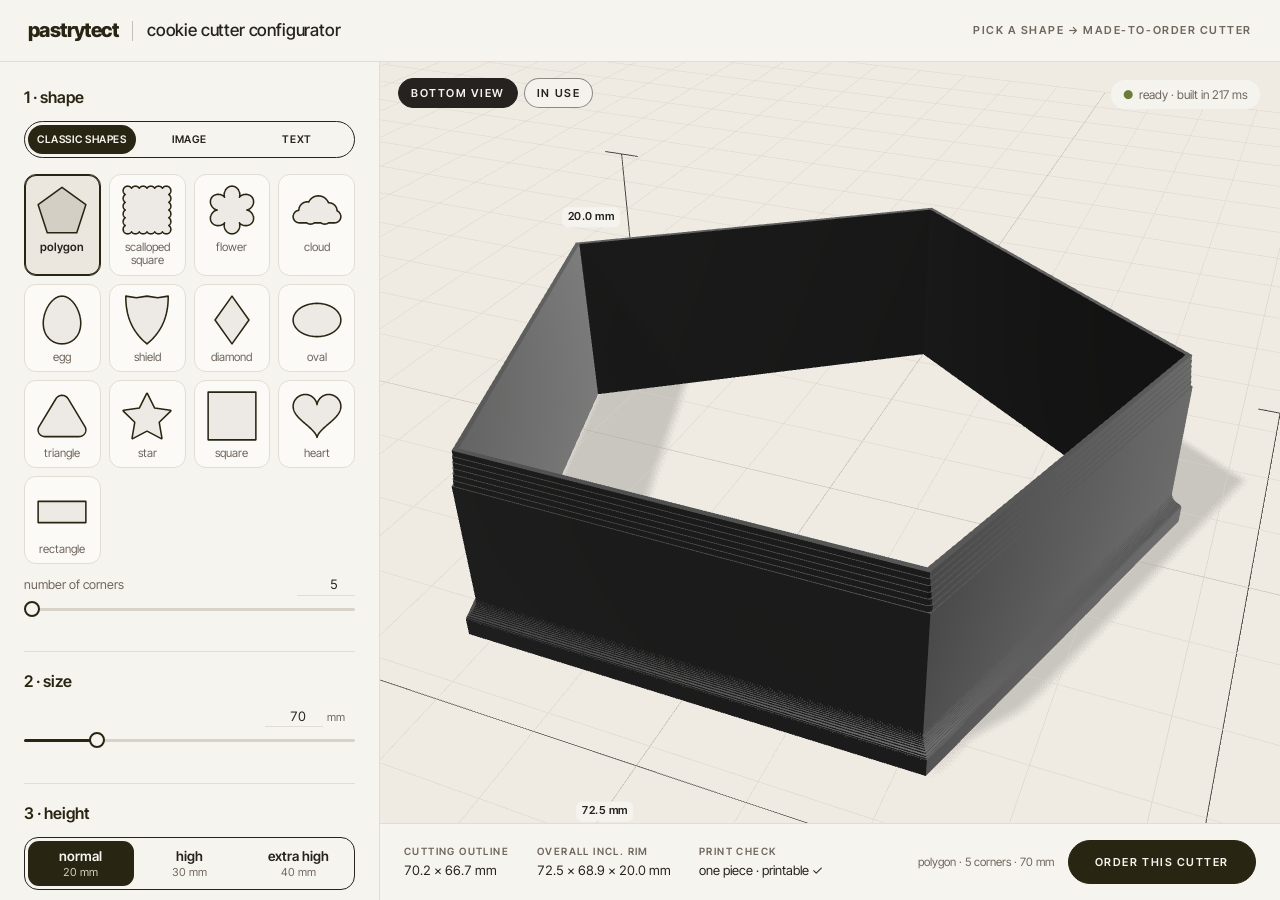
==== commit 93d680bb: "Configurator: new shapes, profile, languages, cost (index)" ====
--- a/configurator/index.html
+++ b/configurator/index.html
@@ -30,6 +30,7 @@
         </div>
         <div class="src-panel" data-panel="preset">
           <div class="shapes" id="shapes" role="radiogroup" aria-label="shape"></div>
+          <div data-range="corners"></div>
         </div>
         <div class="src-panel hidden" data-panel="text">
           <label class="field"><span class="lbl">word or name (max 24 characters)</span>
@@ -43,9 +44,9 @@
             <div class="more-body">
               <div data-range="letterSpacing"></div>
               <div data-range="weld"></div>
-              <label class="check"><input type="checkbox" id="bar" /> <span>connecting bar under the letters</span></label>
-              <div data-range="barHeight" class="sub"></div>
-              <label class="check"><input type="checkbox" id="holes" /> <span>keep letter holes (cut out o, a, e…)</span></label>
+              <label class="check" hidden style="display:none"><input type="checkbox" id="bar" /> <span>connecting bar under the letters</span></label>
+              <div data-range="barHeight" class="sub" hidden style="display:none"></div>
+              <label class="check" hidden style="display:none"><input type="checkbox" id="holes" /> <span>keep letter holes (cut out o, a, e…)</span></label>
             </div>
           </details>
         </div>
@@ -65,7 +66,7 @@
             <div class="more-body">
               <div data-range="smooth"></div>
               <div data-range="speck"></div>
-              <label class="check"><input type="checkbox" id="keepInner" /> <span>keep inner contours as embossing</span></label>
+              <label class="check" hidden style="display:none"><input type="checkbox" id="keepInner" /> <span>keep inner contours as embossing</span></label>
             </div>
           </details>
         </div>
@@ -74,12 +75,14 @@
       <section class="block">
         <h2>2 · size</h2>
         <div data-range="size"></div>
+        <div data-range="dimW"></div>
+        <div data-range="dimL"></div>
       </section>
 
       <section class="block">
         <h2>3 · height</h2>
         <div class="seg" id="heightSeg" role="radiogroup" aria-label="height"></div>
-        <p class="hint" id="heightHint"></p>
+        <p class="hint" id="heightHint" hidden style="display:none"></p>
       </section>
 
       <section class="block">
@@ -106,6 +109,7 @@
           <div class="more-body">
             <div data-range="height"></div>
             <div data-range="wall"></div>
+            <div data-range="corner"></div>
             <label class="check"><input type="checkbox" id="taperOn" checked /> <span>thin tapered cutting edge</span></label>
             <div data-range="tip" class="sub"></div>
             <div data-range="taperLen" class="sub"></div>
@@ -115,7 +119,6 @@
             <div data-range="spacing"></div>
             <p class="hint sub" id="spacingHint"></p>
             <label class="check"><input type="checkbox" id="mirror" checked /> <span>mirror for printing, so the cookie comes out the right way round</span></label>
-            <p class="hint">Cutters in a row always print as one piece: by default they share their cutting walls, and with a gap they share one grip plate (without a rim, a connecting bridge). The cutter prints rim-down and is flipped to use; asymmetric shapes (heart, egg, shield, cloud) are mirrored in the print view. Use “in use” to check.</p>
             <button class="btn ghost caps" id="resetDetail" type="button">back to presets</button>
           </div>
         </details>
@@ -126,9 +129,8 @@
       <div id="view3d" class="view3d"></div>
       <div class="empty hidden" id="empty"><span class="caps">no outline yet</span><span id="emptyMsg"></span></div>
       <div class="viewbar">
-        <button class="chip caps active" id="vPrint">print view</button>
+        <button class="chip caps active" id="vPrint">bottom view</button>
         <button class="chip caps" id="vUse">in use</button>
-        <button class="chip caps" id="vReset">reset view</button>
       </div>
       <div class="status" id="status"></div>
       <footer class="dock">
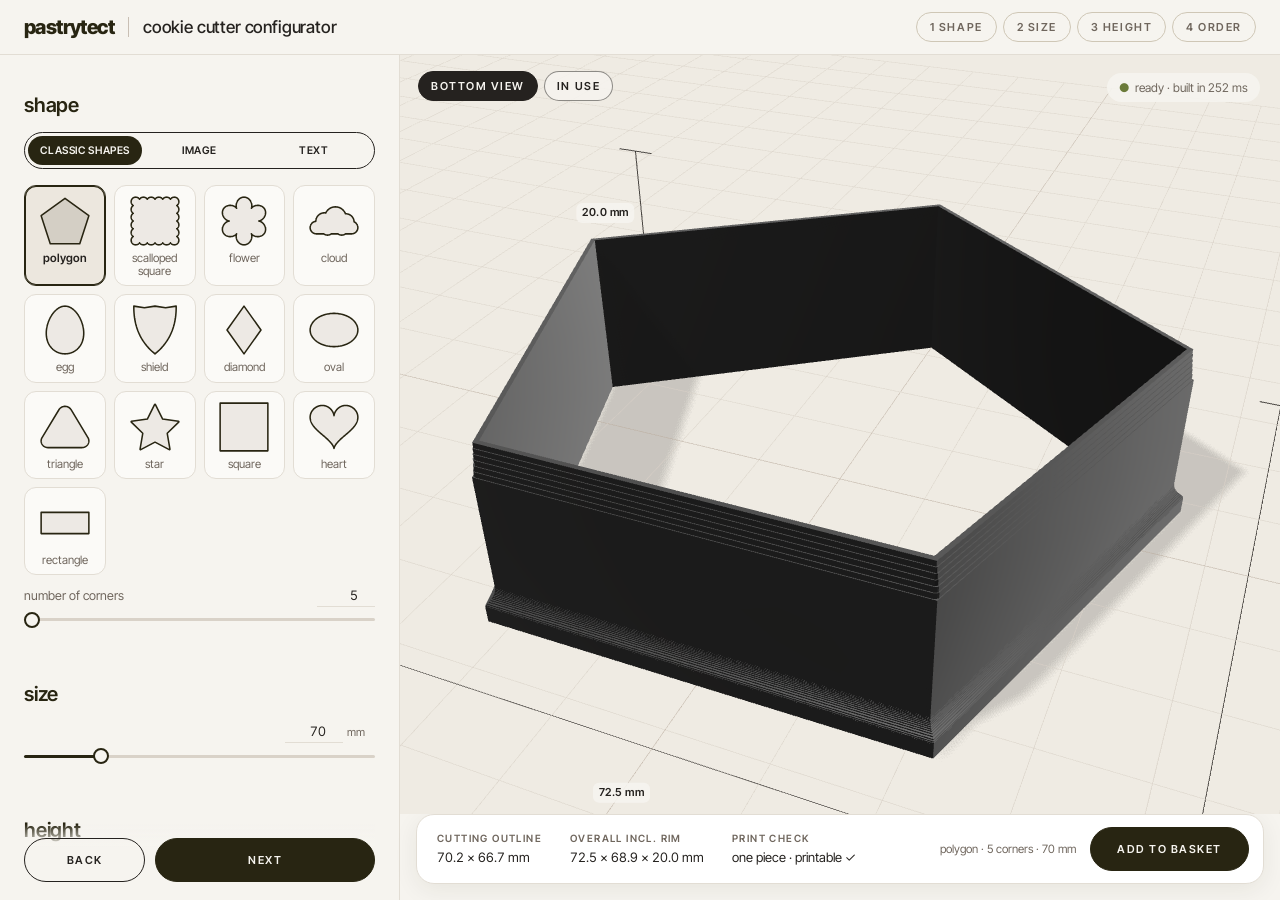
==== commit dc7d0cc1: "Configurator: new step layout (index)" ====
--- a/configurator/index.html
+++ b/configurator/index.html
@@ -5,6 +5,7 @@
   <meta name="viewport" content="width=device-width, initial-scale=1" />
   <title>cookie cutter configurator · pastrytect</title>
   <link rel="icon" href="data:image/svg+xml,%3Csvg xmlns='http://www.w3.org/2000/svg' viewBox='0 0 32 32'%3E%3Cpath d='M16 4c4 0 5 4 9 5s3 6 2 9-1 8-5 9-6-2-9-2-6 3-9 0-1-7-2-10 0-7 4-8 6-3 10-3z' fill='none' stroke='%23282512' stroke-width='3'/%3E%3C/svg%3E" />
+<style>body .topbar{padding:12px 24px}body .steps{gap:6px;display:flex}body .pill{color:var(--muted);cursor:pointer;background:0 0;border:1px solid #cfc7b6;border-radius:999px;padding:7px 13px;font-family:inherit}body .pill i{font-style:normal}body .pill.done{color:var(--ink);border-color:var(--ink)}body .pill.on{background:var(--olive);color:var(--bg);border-color:var(--olive)}body .layout{grid-template-columns:400px 1fr}body .panel{flex-direction:column;padding:0 24px;display:flex}body .stepof{color:var(--muted);margin:18px 0 0;font-size:10.5px}body .block[data-step]{border-bottom:0}body .block h2{font-size:20px}body .detail-block{border-top:1px solid var(--line);border-bottom:0;margin-top:4px}body .stepnav{background:linear-gradient(to bottom, #f6f4ef00, var(--bg) 30%);gap:10px;margin-top:auto;padding:14px 0 18px;display:flex;position:sticky;bottom:0}body .stepnav .btn{flex:1}body .stepnav .btn.ghost{flex:.6}body .stepnav .btn:disabled{opacity:.3;cursor:default}body #stepSummary{grid-template-columns:1fr;gap:6px;margin:14px 0 0;display:grid}body #stepSummary div{grid-template-columns:100px 1fr;gap:8px;display:grid}body #stepSummary dd{font-size:13px}body .viewer{padding:0 0 16px}body .dock{border:1px solid var(--line);background:#fff;border-radius:18px;margin:0 16px;padding:12px 14px 12px 20px;box-shadow:0 6px 24px #28251212}@media (max-width:820px){body .topbar{padding:10px 14px}body .topbar h1,body .divider{display:none}body .pill{letter-spacing:.06em;padding:6px 9px;font-size:10px}body .pill:not(.on) span{display:none}body .viewer{padding:0}body .panel{padding:0 16px 110px}body .stepnav{background:0 0;position:static}body .dock{z-index:30;flex-direction:row;align-items:center;gap:10px;margin:0;padding:10px 10px 10px 14px;position:fixed;bottom:8px;left:8px;right:8px}body .dock .stats{display:none}body .dock .dl{flex:1;justify-content:space-between}body .dock .fname{color:var(--ink);white-space:normal;max-height:2.8em;font-size:12.5px}body .dock .btn.primary{flex:none;padding:12px 16px}}</style>
   <script type="module" crossorigin src="./assets/main-NRwGae0X.js"></script>
   <link rel="modulepreload" crossorigin href="./assets/app-B_Iy6KU2.js">
   <link rel="stylesheet" crossorigin href="./assets/app-qhjXAmVl.css">
@@ -16,13 +17,19 @@
       <span class="divider"></span>
       <h1>cookie cutter configurator</h1>
     </div>
-    <div class="tagline caps">pick a shape → made-to-order cutter</div>
+    <nav class="steps" id="steps" aria-label="steps">
+      <button class="pill caps" type="button" data-go="1"><i>1</i> <span>shape</span></button>
+      <button class="pill caps" type="button" data-go="2"><i>2</i> <span>size</span></button>
+      <button class="pill caps" type="button" data-go="3"><i>3</i> <span>height</span></button>
+      <button class="pill caps" type="button" data-go="4"><i>4</i> <span>order</span></button>
+    </nav>
   </header>
 
   <main class="layout">
     <aside class="panel" id="panel">
-      <section class="block">
-        <h2>1 · shape</h2>
+      <p class="caps stepof" id="stepOf"></p>
+      <section class="block" data-step="1">
+        <h2>shape</h2>
         <div class="tabs three" id="srcTabs" role="tablist">
           <button class="tab caps active" data-src="preset" role="tab" type="button">classic shapes</button>
           <button class="tab caps" data-src="image" role="tab" type="button">image</button>
@@ -72,27 +79,27 @@
         </div>
       </section>
 
-      <section class="block">
-        <h2>2 · size</h2>
+      <section class="block" data-step="2">
+        <h2>size</h2>
         <div data-range="size"></div>
         <div data-range="dimW"></div>
         <div data-range="dimL"></div>
       </section>
 
-      <section class="block">
-        <h2>3 · height</h2>
+      <section class="block" data-step="3">
+        <h2>height</h2>
         <div class="seg" id="heightSeg" role="radiogroup" aria-label="height"></div>
         <p class="hint" id="heightHint" hidden style="display:none"></p>
       </section>
 
-      <section class="block">
-        <h2>4 · cutting edge</h2>
+      <section class="block" data-step="3">
+        <h2>cutting edge</h2>
         <div class="seg" id="edgeSeg" role="radiogroup" aria-label="cutting edge"></div>
         <p class="hint" id="edgeHint"></p>
       </section>
 
-      <section class="block">
-        <h2>5 · cutters in a row</h2>
+      <section class="block" data-step="2">
+        <h2>in a row</h2>
         <div class="count-ctl" id="countCtl">
           <button class="step" id="countMinus" type="button" aria-label="one fewer">−</button>
           <input type="number" id="countNum" min="1" value="1" aria-label="cutters in a row" />
@@ -103,7 +110,13 @@
         <p class="hint" id="countHint"></p>
       </section>
 
-      <section class="block">
+      <section class="block" data-step="4">
+        <h2>order</h2>
+        <p class="hint">check your cutter, then add it to the basket.</p>
+        <dl class="stats order-lines" id="stepSummary"></dl>
+      </section>
+
+      <section class="block detail-block">
         <details class="more" id="more">
           <summary><span>detailed adjustments</span><em class="caps" id="moreState">closed</em></summary>
           <div class="more-body">
@@ -123,6 +136,10 @@
           </div>
         </details>
       </section>
+      <div class="stepnav">
+        <button class="btn ghost caps" id="stepBack" type="button">back</button>
+        <button class="btn primary caps" id="stepNext" type="button">next</button>
+      </div>
     </aside>
 
     <section class="viewer">
@@ -137,7 +154,7 @@
         <dl class="stats" id="stats"></dl>
         <div class="dl">
           <div class="fname" id="orderSummary"></div>
-          <button class="btn primary caps" id="order" type="button" disabled>order this cutter</button>
+          <button class="btn primary caps" id="order" type="button" disabled>add to basket</button>
         </div>
       </footer>
       <div class="order-panel hidden" id="orderPanel" role="dialog" aria-labelledby="orderTitle">
